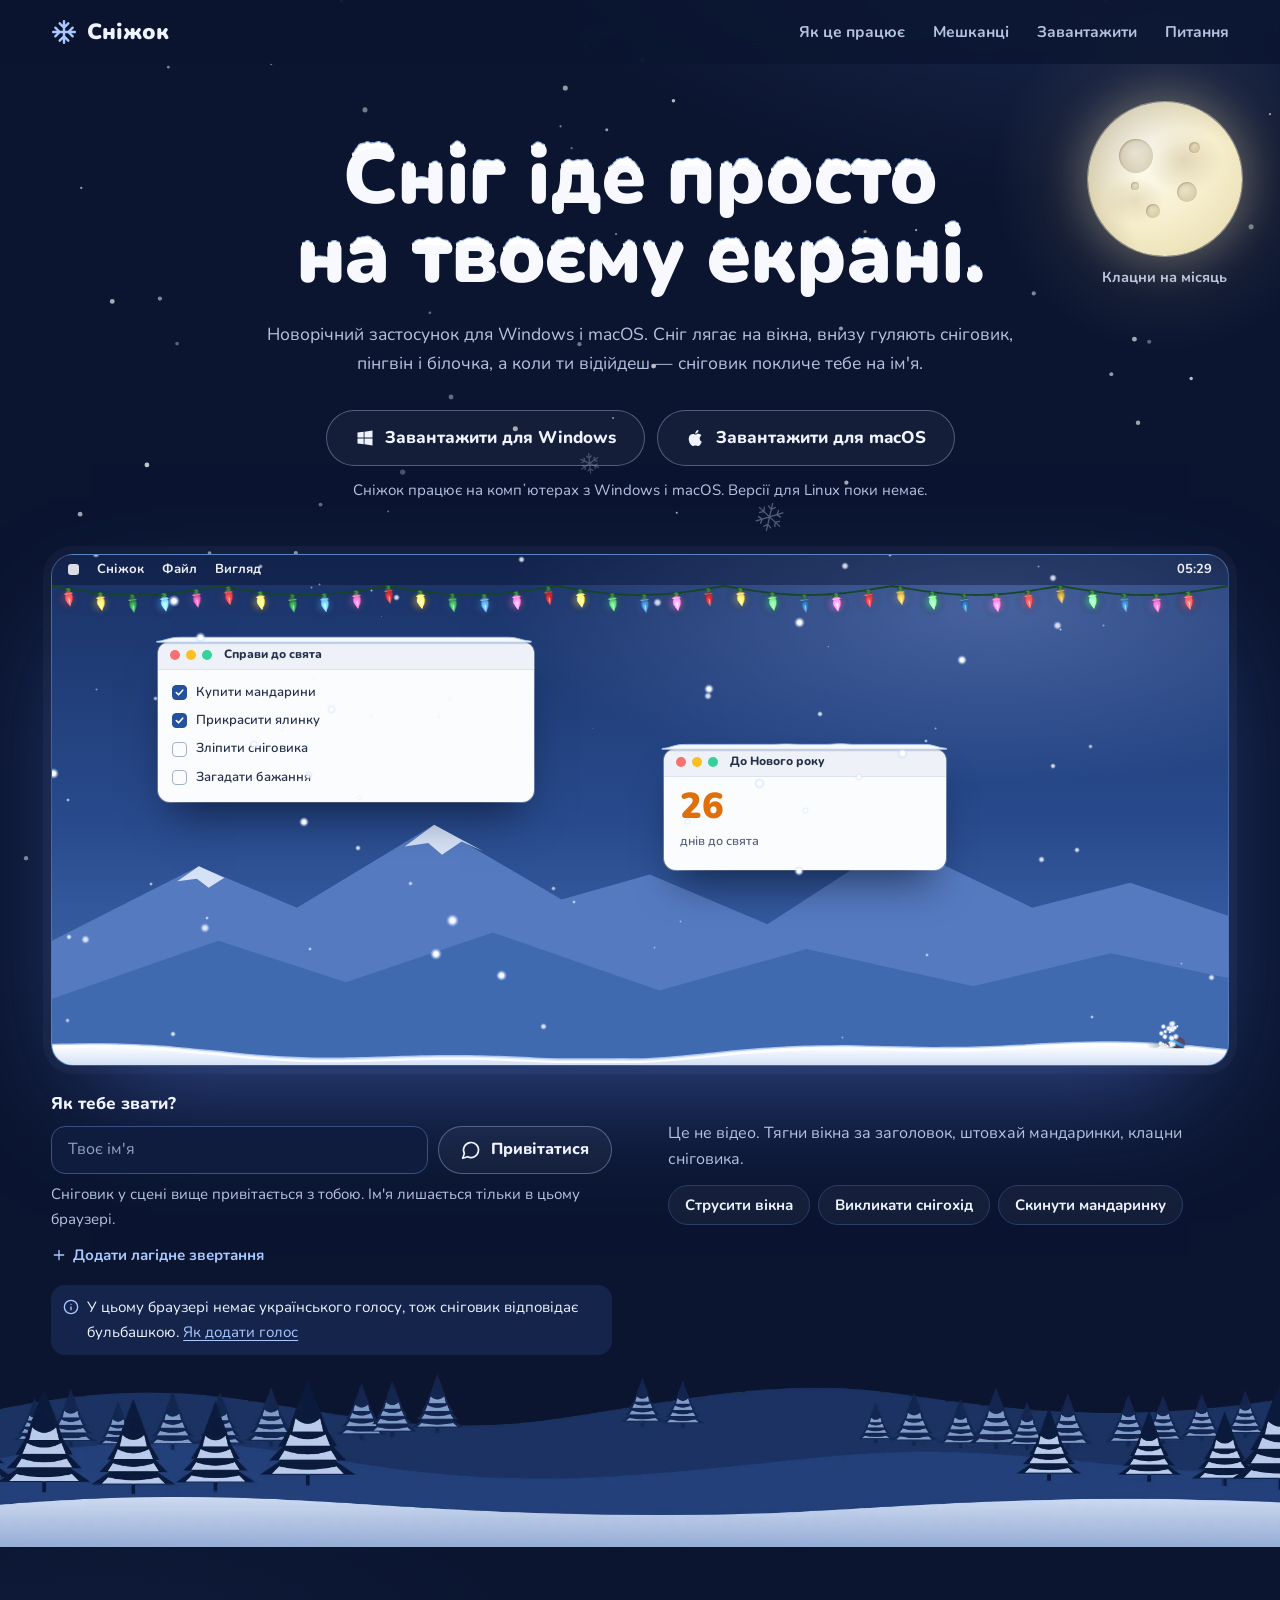
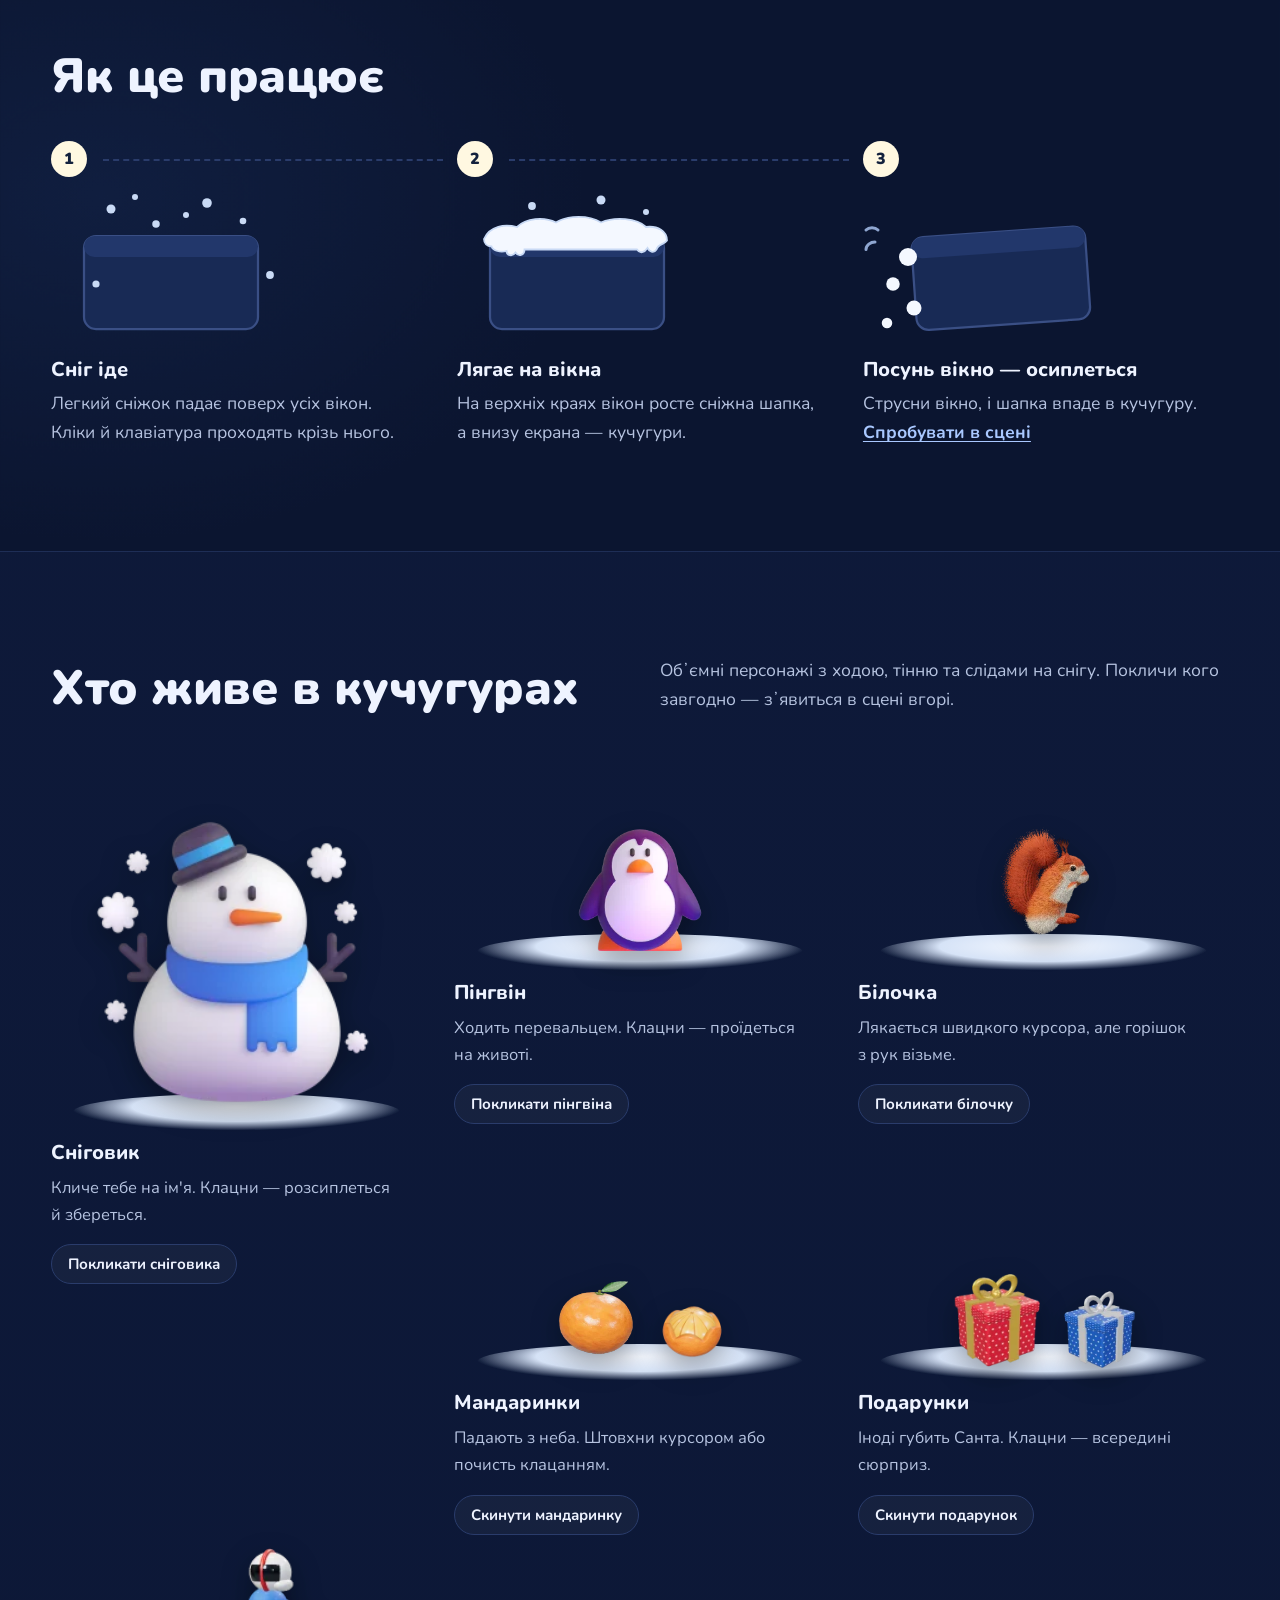
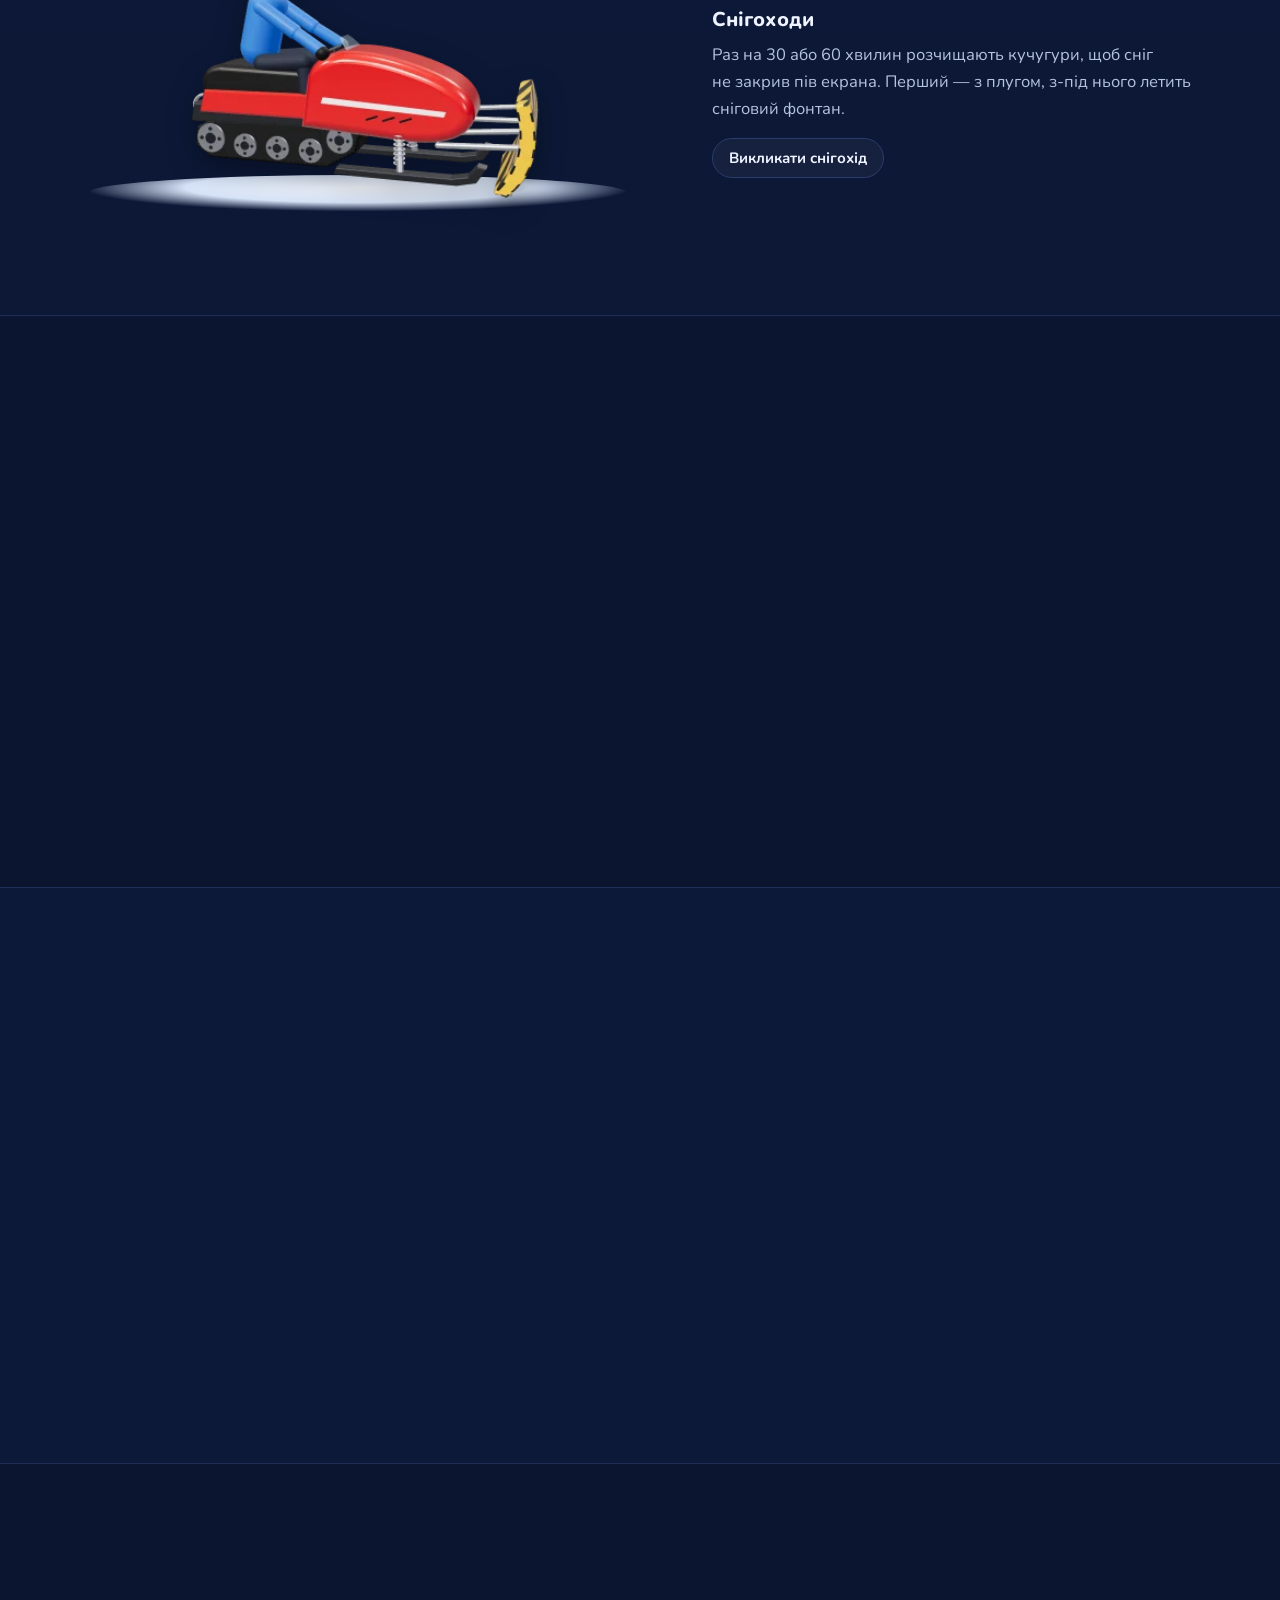
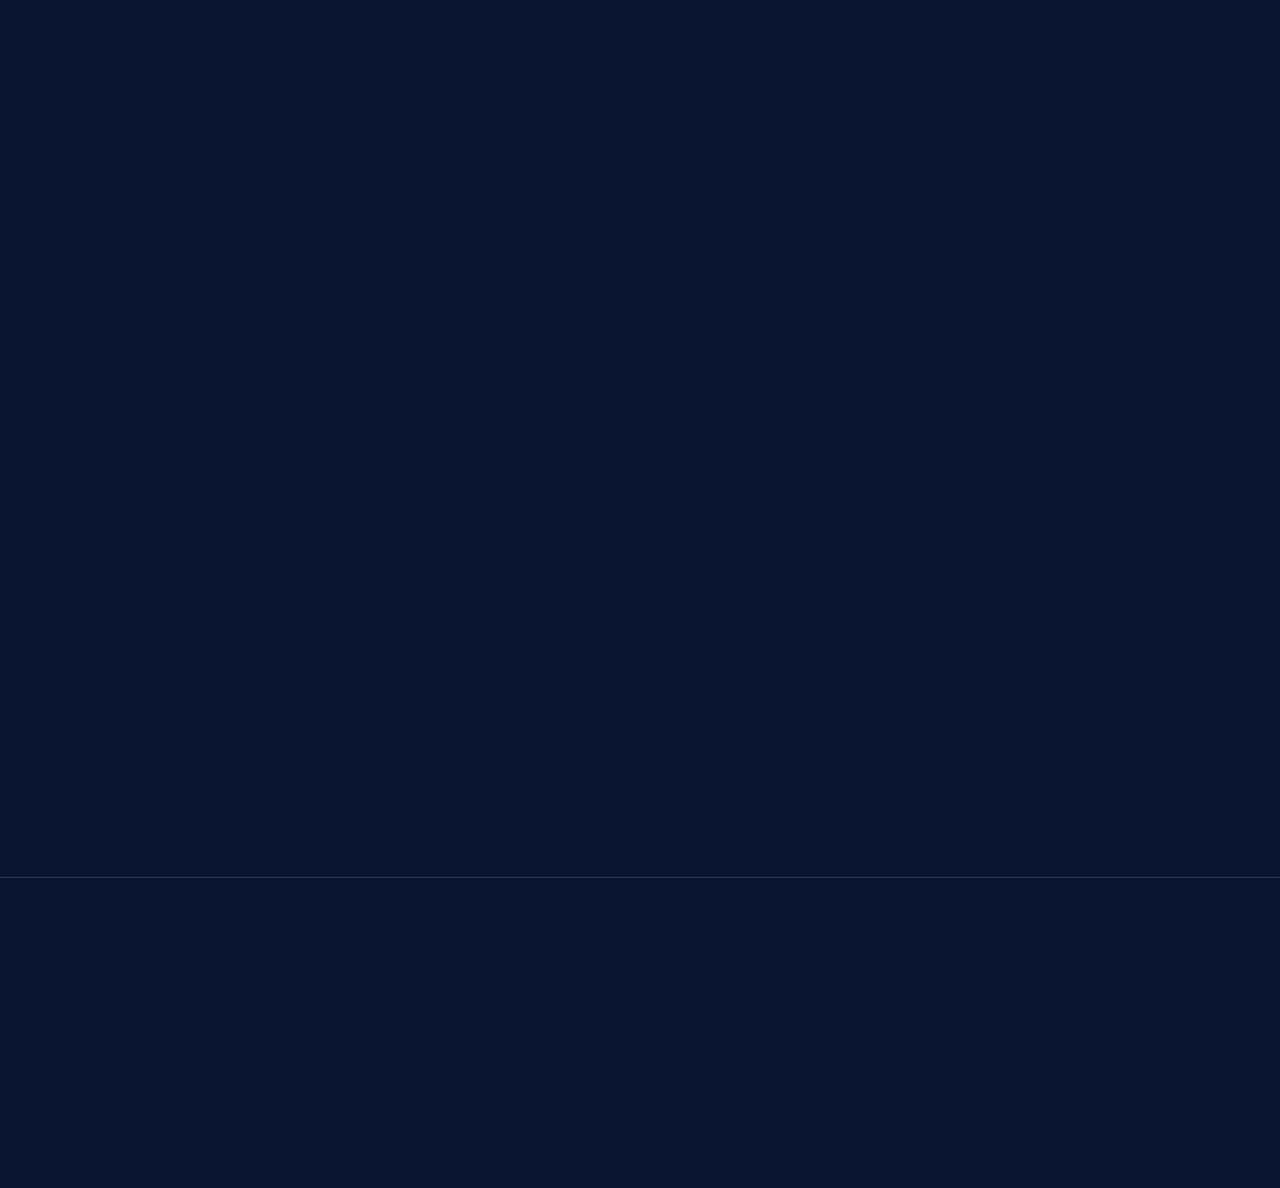
==== index.html @ 46472546 "Сайт Сніжка 91f27cb" ====
<!doctype html>
<html lang="uk">
<head>
  <meta charset="utf-8">
  <meta name="viewport" content="width=device-width, initial-scale=1">
  <title>Сніжок — сніг на робочому столі для Windows і macOS</title>
  <meta name="description" content="Сніжок — новорічний застосунок для Windows і macOS: сніг лягає на вікна й кучугурами внизу екрана, гуляють сніговик, пінгвін і білочка, а сніговик кличе тебе на ім'я. Безкоштовно, без інтернету й стеження.">
  <meta name="theme-color" content="#0B1530">
  <meta property="og:type" content="website">
  <meta property="og:title" content="Сніжок — сніг іде просто на твоєму екрані">
  <meta property="og:description" content="Новорічний застосунок для Windows і macOS. Сніговик, пінгвін і білочка на твоєму робочому столі.">
  <meta property="og:image" content="og.png">
  <link rel="icon" href="favicon.svg" type="image/svg+xml">
  <link rel="preload" href="fonts/nunito-cyr.woff2" as="font" type="font/woff2" crossorigin>
  <link rel="preload" href="fonts/nunito-lat.woff2" as="font" type="font/woff2" crossorigin>
  <link rel="stylesheet" href="styles.css">
  <script src="config.js"></script>
  <script src="main.js" defer></script>
</head>
<body>
  <!-- Іконки інтерфейсу: Lucide (ISC). Логотипи ОС — Simple Icons. -->
  <svg width="0" height="0" style="position:absolute" aria-hidden="true" focusable="false">
    <defs>
      <symbol id="i-snow" viewBox="0 0 24 24"><path d="M2 12h20M12 2v20m8-6-4-4 4-4M4 8l4 4-4 4M16 4l-4 4-4-4M8 20l4-4 4 4"/></symbol>
      <symbol id="i-message" viewBox="0 0 24 24"><path d="M7.9 20A9 9 0 1 0 4 16.1L2 22Z"/></symbol>
      <symbol id="i-plus" viewBox="0 0 24 24"><path d="M5 12h14M12 5v14"/></symbol>
      <symbol id="i-info" viewBox="0 0 24 24"><circle cx="12" cy="12" r="10"/><path d="M12 16v-4M12 8h.01"/></symbol>
      <symbol id="i-play" viewBox="0 0 24 24"><path d="M6 3l14 9-14 9V3z"/></symbol>
      <symbol id="i-chevron" viewBox="0 0 24 24"><path d="m6 9 6 6 6-6"/></symbol>
      <symbol id="i-shield" viewBox="0 0 24 24"><path d="M20 13c0 5-3.5 7.5-7.66 8.95a1 1 0 0 1-.67-.01C7.5 20.5 4 18 4 13V6a1 1 0 0 1 1-1c2 0 4.5-1.2 6.24-2.72a1.17 1.17 0 0 1 1.52 0C14.51 3.81 17 5 19 5a1 1 0 0 1 1 1z"/><path d="m9 12 2 2 4-4"/></symbol>
      <symbol id="i-wifi-off" viewBox="0 0 24 24"><path d="M12 20h.01M8.5 16.43a5 5 0 0 1 7 0M5 12.86a10 10 0 0 1 5.17-2.69M19 12.86a10 10 0 0 0-2-1.52M2 8.82a15 15 0 0 1 4.18-2.64M22 8.82a15 15 0 0 0-11.29-3.76M2 2l20 20"/></symbol>
      <symbol id="i-voice" viewBox="0 0 24 24"><path d="M11 4.7a.7.7 0 0 0-1.2-.5L6.4 7.6a1.4 1.4 0 0 1-1 .4H3a1 1 0 0 0-1 1v6a1 1 0 0 0 1 1h2.4a1.4 1.4 0 0 1 1 .4l3.4 3.4a.7.7 0 0 0 1.2-.5z"/><path d="M16 9a5 5 0 0 1 0 6M19.4 18.4a9 9 0 0 0 0-12.8"/></symbol>
      <symbol id="i-drive" viewBox="0 0 24 24"><path d="M22 12H2"/><path d="M5.45 5.11 2 12v6a2 2 0 0 0 2 2h16a2 2 0 0 0 2-2v-6l-3.45-6.89A2 2 0 0 0 16.76 4H7.24a2 2 0 0 0-1.79 1.11z"/><path d="M6 16h.01M10 16h.01"/></symbol>
      <symbol id="i-bulb" viewBox="0 0 24 24"><path d="M15 14c.2-1 .7-1.7 1.5-2.5 1-.9 1.5-2.2 1.5-3.5A6 6 0 0 0 6 8c0 1 .2 2.2 1.5 3.5.7.7 1.3 1.5 1.5 2.5M9 18h6M10 22h4"/></symbol>
      <symbol id="i-sparkles" viewBox="0 0 24 24"><path d="M9.94 15.5A2 2 0 0 0 8.5 14.06l-6.14-1.58a.5.5 0 0 1 0-.96L8.5 9.94A2 2 0 0 0 9.94 8.5l1.58-6.14a.5.5 0 0 1 .96 0L14.06 8.5A2 2 0 0 0 15.5 9.94l6.14 1.58a.5.5 0 0 1 0 .96L15.5 14.06a2 2 0 0 0-1.44 1.44l-1.58 6.14a.5.5 0 0 1-.96 0z"/></symbol>
      <symbol id="i-party" viewBox="0 0 24 24"><path d="M5.8 11.3 2 22l10.7-3.79M4 3h.01M22 8h.01M15 2h.01M22 20h.01M22 2l-2.24.75a2.9 2.9 0 0 0-1.96 3.12c.1.86-.57 1.63-1.45 1.63h-.38c-.86 0-1.6.6-1.76 1.44L14 10M22 13l-.82-.33c-.86-.34-1.82.2-1.98 1.11-.11.7-.72 1.22-1.43 1.22H17M11 2l.33.82c.34.86-.2 1.82-1.11 1.98C9.52 4.9 9 5.52 9 6.23V7"/><path d="M11 13c1.93 1.93 2.83 4.17 2 5-.83.83-3.07-.07-5-2-1.93-1.93-2.83-4.17-2-5 .83-.83 3.07.07 5 2Z"/></symbol>
      <symbol id="i-moon" viewBox="0 0 24 24"><path d="M12 3a6 6 0 0 0 9 9 9 9 0 1 1-9-9Z"/></symbol>
      <symbol id="i-monitor" viewBox="0 0 24 24"><rect x="2" y="3" width="20" height="14" rx="2"/><path d="M8 21h8M12 17v4"/></symbol>
      <symbol id="i-mic" viewBox="0 0 24 24"><path d="M12 2a3 3 0 0 0-3 3v7a3 3 0 0 0 6 0V5a3 3 0 0 0-3-3Z"/><path d="M19 10v2a7 7 0 0 1-14 0v-2M12 19v3"/></symbol>
      <symbol id="i-keyboard" viewBox="0 0 24 24"><rect x="2" y="4" width="20" height="16" rx="2"/><path d="M6 8h.01M10 8h.01M14 8h.01M18 8h.01M8 12h.01M12 12h.01M16 12h.01M7 16h10"/></symbol>
      <symbol id="i-pause" viewBox="0 0 24 24"><circle cx="12" cy="12" r="10"/><path d="M10 15V9M14 15V9"/></symbol>
      <symbol id="i-apple" viewBox="0 0 24 24"><path fill="currentColor" stroke="none" d="M16.4 12.6c0-2.4 2-3.6 2.1-3.7-1.1-1.7-2.9-1.9-3.5-1.9-1.5-.2-2.9.9-3.7.9-.8 0-1.9-.9-3.2-.8-1.6 0-3.1 1-4 2.4-1.7 3-.4 7.4 1.2 9.8.8 1.2 1.8 2.5 3 2.4 1.2 0 1.7-.8 3.1-.8 1.5 0 1.9.8 3.2.8 1.3 0 2.2-1.2 3-2.4.9-1.4 1.3-2.7 1.3-2.8-.1 0-2.5-1-2.5-3.9ZM14 5.4c.7-.8 1.1-1.9 1-3-1 0-2.1.7-2.8 1.5-.6.7-1.2 1.8-1 2.9 1.1.1 2.1-.6 2.8-1.4Z"/></symbol>
      <symbol id="i-windows" viewBox="0 0 24 24"><path fill="currentColor" stroke="none" d="M3 5.5 10.4 4.5v7H3v-6Zm0 13 7.4 1v-7H3v6Zm8.4 1.1L21 21v-8.5h-9.6v7.1Zm0-15.2v7.1H21V3l-9.6 1.4Z"/></symbol>
    </defs>
  </svg>

  <a class="skip" href="#main">Перейти до вмісту</a>

  <header class="top">
    <div class="wrap top__in">
      <a class="logo" href="#top" aria-label="Сніжок — на початок">
        <svg class="logo__flake" aria-hidden="true"><use href="#i-snow"/></svg>Сніжок
      </a>
      <nav class="nav" aria-label="Розділи">
        <a href="#how">Як це працює</a>
        <a href="#residents">Мешканці</a>
        <a href="#download">Завантажити</a>
        <a href="#faq">Питання</a>
      </nav>
    </div>
  </header>

  <main id="main">
    <!-- ============ HERO ============ -->
    <section class="hero" id="top" aria-labelledby="hero-title">
      <div class="moonbox">
        <button class="moon" type="button" id="moon" aria-label="Місяць. Натисни — зміниться фаза, а повз пролетить Санта." aria-describedby="moon-hint">
          <span class="moon__disc" aria-hidden="true"><i></i><i></i><i></i><i></i><i></i><span class="moon__shade"></span></span>
          <span class="moon__flakes" aria-hidden="true"><i></i><i></i><i></i><i></i></span>
        </button>
        <p class="moon__hint" id="moon-hint">Клацни на&nbsp;місяць</p>
        <div class="flight" id="flight" aria-hidden="true">
          <img src="img/deer.webp" alt="" width="128" height="128" decoding="async"><img src="img/deer.webp" alt="" width="128" height="128" decoding="async"><img src="img/sleigh.webp" alt="" width="192" height="192" decoding="async">
        </div>
        <p class="moon__ho" id="moon-ho" aria-live="polite"></p>
      </div>
      <img class="hero__land" src="img/land.webp" alt="" width="2400" height="450" decoding="async" fetchpriority="low">
      <div class="wrap hero__center">
        <div class="snowy">
          <h1 id="hero-title"><span>Сніг</span> <span>іде</span> <span>просто</span> <span>на&nbsp;твоєму</span> <span>екрані.</span></h1>
          <canvas class="snowy__caps" aria-hidden="true"></canvas>
        </div>
        <p class="hero__lead">Новорічний застосунок для Windows і&nbsp;macOS. Сніг лягає на&nbsp;вікна, внизу гуляють сніговик, пінгвін і&nbsp;білочка, а&nbsp;коли ти&nbsp;відійдеш — сніговик покличе тебе на&nbsp;ім'я.</p>
        <div class="dl" data-dl-group>
          <a class="btn btn--cta btn--lg" data-os="win" href="#download"><svg class="ico" aria-hidden="true"><use href="#i-windows"/></svg><span data-label>Завантажити для Windows</span></a>
          <a class="btn btn--ghost btn--lg" data-os="mac" href="#download"><svg class="ico" aria-hidden="true"><use href="#i-apple"/></svg><span data-label>Завантажити для macOS</span></a>
        </div>
        <p class="small" data-dl-hint>Безкоштовно. Windows 10/11 і&nbsp;macOS 11 або новіша.</p>
      </div>

      <!-- Сцена: живий рушій поверх макета робочого столу. Сміливий елемент сторінки. -->
      <div class="wrap">
        <div class="stage" id="stage">
          <div class="stage__bar" aria-hidden="true">
            <span class="stage__dot"></span><span>Сніжок</span><span>Файл</span><span>Вигляд</span>
            <span class="stage__clock" id="clock">00:00</span>
          </div>
          <div class="fwin fwin--todo" data-win="todo" aria-hidden="true">
            <div class="fwin__title" data-drag><i></i><i></i><i></i><b>Справи до свята</b></div>
            <ul class="fwin__body">
              <li><span class="tick is-on"></span>Купити мандарини</li>
              <li><span class="tick is-on"></span>Прикрасити ялинку</li>
              <li><span class="tick"></span>Зліпити сніговика</li>
              <li><span class="tick"></span>Загадати бажання</li>
            </ul>
          </div>
          <div class="fwin fwin--count" data-win="count" aria-hidden="true">
            <div class="fwin__title" data-drag><i></i><i></i><i></i><b>До Нового року</b></div>
            <div class="fwin__count"><strong id="days">—</strong><span id="days-word">днів</span></div>
          </div>
          <canvas id="snow" aria-hidden="true"></canvas>
          <button class="btn btn--cta stage__play" type="button" id="demo-play" hidden>
            <svg class="ico" aria-hidden="true"><use href="#i-play"/></svg>Запустити сніг
          </button>
          <p class="sr-only">Жива демонстрація: на макеті робочого столу падає сніг, на вікнах лежать сніжні шапки, унизу гуляють персонажі.</p>
        </div>
        <div class="under">
          <form class="name" id="name-form" autocomplete="off" novalidate>
            <label class="name__label" for="user-name">Як тебе звати?</label>
            <div class="name__row">
              <input class="input" id="user-name" name="userName" type="text" maxlength="24" placeholder="Твоє ім'я" spellcheck="false" autocomplete="given-name" aria-describedby="name-help">
              <button class="btn btn--ghost" type="submit">
                <svg class="ico" aria-hidden="true"><use href="#i-message"/></svg>Привітатися
              </button>
            </div>
            <p class="help" id="name-help" role="status" aria-live="polite">Сніговик у&nbsp;сцені вище привітається з&nbsp;тобою. Ім'я лишається тільки в&nbsp;цьому браузері.</p>
            <button class="linkbtn" type="button" id="call-toggle" aria-expanded="false" aria-controls="call-wrap">
              <svg class="ico ico--sm" aria-hidden="true"><use href="#i-plus"/></svg>Додати лагідне звертання
            </button>
            <div id="call-wrap" class="name__extra" hidden>
              <label class="name__label" for="call-name">Як до тебе звертатися лагідно?</label>
              <input class="input" id="call-name" name="callName" type="text" maxlength="24" placeholder="Необов'язково" spellcheck="false">
            </div>
            <p class="note" id="voice-note" hidden>
              <svg class="ico ico--sm" aria-hidden="true"><use href="#i-info"/></svg>
              <span>У&nbsp;цьому браузері немає українського голосу, тож сніговик відповідає бульбашкою. <a href="#faq-voice">Як додати голос</a></span>
            </p>
          </form>
          <div class="tools" role="group" aria-label="Керування сценою">
          <p class="tools__hint">Це не відео. Тягни вікна за&nbsp;заголовок, штовхай мандаринки, клацни сніговика.</p>
          <div class="tools__btns">
            <button class="chip" type="button" data-act="shake">Струсити вікна</button>
            <button class="chip" type="button" data-act="snowmobile">Викликати снігохід</button>
            <button class="chip" type="button" data-spawn="tangerine">Скинути мандаринку</button>
          </div>
          </div>
        </div>
      </div>
    </section>

    <!-- ============ ЯК ЦЕ ПРАЦЮЄ ============ -->
    <section class="how" id="how" aria-labelledby="how-title">
      <div class="wrap">
        <h2 id="how-title">Як це працює</h2>
        <ol class="steps">
          <li class="step">
            <svg class="step__art" viewBox="0 0 160 100" aria-hidden="true"><rect x="22" y="30" width="116" height="62" rx="8" class="w"/><rect x="22" y="30" width="116" height="14" rx="7" class="wt"/><g class="f"><circle cx="40" cy="12" r="3"/><circle cx="70" cy="22" r="2.5"/><circle cx="104" cy="8" r="3.2"/><circle cx="128" cy="20" r="2.2"/><circle cx="56" cy="4" r="2"/><circle cx="90" cy="16" r="2"/><circle cx="30" cy="62" r="2.4"/><circle cx="146" cy="56" r="2.6"/></g></svg>
            <h3>Сніг іде</h3>
            <p>Легкий сніжок падає поверх усіх вікон. Кліки й&nbsp;клавіатура проходять крізь нього.</p>
          </li>
          <li class="step">
            <svg class="step__art" viewBox="0 0 160 100" aria-hidden="true"><rect x="22" y="30" width="116" height="62" rx="8" class="w"/><rect x="22" y="30" width="116" height="14" rx="7" class="wt"/><path class="cap" d="M18 32c4-9 14-10 22-8 6-6 18-7 26-3 8-5 22-5 30 0 9-4 24-3 30 3 8-1 14 3 14 9-2 3-6 2-7 6-2 3-5 1-6-1-2 3-5 4-7 1H45c0 4-4 5-6 2-2 3-6 2-6-1-4 1-9 0-10-3-3 0-5-2-5-5z"/><g class="f"><circle cx="50" cy="10" r="2.6"/><circle cx="96" cy="6" r="3"/><circle cx="126" cy="14" r="2"/></g></svg>
            <h3>Лягає на&nbsp;вікна</h3>
            <p>На&nbsp;верхніх краях вікон росте сніжна шапка, а&nbsp;внизу екрана — кучугури.</p>
          </li>
          <li class="step">
            <svg class="step__art" viewBox="0 0 160 100" aria-hidden="true"><g transform="rotate(-4 80 60)"><rect x="34" y="28" width="116" height="62" rx="8" class="w"/><rect x="34" y="28" width="116" height="14" rx="7" class="wt"/></g><g class="f2"><circle cx="30" cy="44" r="6"/><circle cx="20" cy="62" r="4.5"/><circle cx="34" cy="78" r="5"/><circle cx="16" cy="88" r="3.5"/></g><path d="M8 34c-3 0-6 2-6 5M10 26c-2-2-6-2-8 0" class="m"/></svg>
            <h3>Посунь вікно — осиплеться</h3>
            <p>Струсни вікно, і&nbsp;шапка впаде в&nbsp;кучугуру. <button class="linkbtn linkbtn--inline" type="button" data-act="shake" data-scroll>Спробувати в&nbsp;сцені</button></p>
          </li>
        </ol>
      </div>
    </section>

    <!-- ============ МЕШКАНЦІ ============ -->
    <section class="residents" id="residents" aria-labelledby="res-title">
      <div class="wrap">
        <div class="residents__head">
          <h2 id="res-title">Хто живе в&nbsp;кучугурах</h2>
          <p>Обʼємні персонажі з&nbsp;ходою, тінню та слідами на&nbsp;снігу. Покличи кого завгодно — зʼявиться в&nbsp;сцені вгорі.</p>
        </div>
        <ul class="cast">
          <li class="who who--big">
            <div class="who__art"><img src="img/snowman.webp" alt="Сніговик у капелюсі й синьому шарфі" width="256" height="256" loading="lazy" decoding="async"></div>
            <h3>Сніговик</h3>
            <p>Кличе тебе на&nbsp;ім'я. Клацни — розсиплеться й&nbsp;збереться.</p>
            <button class="chip" type="button" data-spawn="snowman" data-scroll>Покликати сніговика</button>
          </li>
          <li class="who">
            <div class="who__art"><img src="img/penguin.webp" alt="Пінгвін" width="256" height="256" loading="lazy" decoding="async" style="--s:.82"></div>
            <h3>Пінгвін</h3>
            <p>Ходить перевальцем. Клацни — проїдеться на&nbsp;животі.</p>
            <button class="chip" type="button" data-spawn="penguin" data-scroll>Покликати пінгвіна</button>
          </li>
          <li class="who">
            <div class="who__art"><img src="img/squirrel.webp" alt="Руда білочка з горішком" width="256" height="256" loading="lazy" decoding="async" style="--s:.8"></div>
            <h3>Білочка</h3>
            <p>Лякається швидкого курсора, але горішок з&nbsp;рук візьме.</p>
            <button class="chip" type="button" data-spawn="squirrel" data-scroll>Покликати білочку</button>
          </li>
          <li class="who">
            <div class="who__art who__art--pair"><img src="img/tangerine.webp" alt="Мандаринка з листочком" width="192" height="192" loading="lazy" decoding="async" style="--s:.5"><img src="img/tangerine-peeled.webp" alt="" width="192" height="192" loading="lazy" decoding="async" style="--s:.42"></div>
            <h3>Мандаринки</h3>
            <p>Падають з&nbsp;неба. Штовхни курсором або почисть клацанням.</p>
            <button class="chip" type="button" data-spawn="tangerine" data-scroll>Скинути мандаринку</button>
          </li>
          <li class="who">
            <div class="who__art who__art--pair"><img src="img/gift.webp" alt="Подарунок з бантом" width="128" height="128" loading="lazy" decoding="async" style="--s:.55"><img src="img/gift-blue.webp" alt="" width="128" height="128" loading="lazy" decoding="async" style="--s:.45"></div>
            <h3>Подарунки</h3>
            <p>Іноді губить Санта. Клацни — всередині сюрприз.</p>
            <button class="chip" type="button" data-spawn="gift" data-scroll>Скинути подарунок</button>
          </li>
          <li class="who who--wide">
            <div class="who__art who__art--wide"><img src="img/snowmobile.webp" alt="Червоний снігохід з плугом і водієм у шоломі" width="512" height="256" loading="lazy" decoding="async"></div>
            <div class="who__txt">
              <h3>Снігоходи</h3>
              <p>Раз на&nbsp;30 або 60 хвилин розчищають кучугури, щоб сніг не&nbsp;закрив пів екрана. Перший — з&nbsp;плугом, з-під нього летить сніговий фонтан.</p>
              <button class="chip" type="button" data-act="snowmobile" data-scroll>Викликати снігохід</button>
            </div>
          </li>
        </ul>
      </div>
    </section>

    <!-- ============ ДРІБНИЦІ ============ -->
    <section class="more" aria-labelledby="more-title">
      <div class="wrap more__in">
        <h2 id="more-title">І&nbsp;ще кілька дрібниць</h2>
        <ul class="bits">
          <li><svg class="ico" aria-hidden="true"><use href="#i-bulb"/></svg><span>Гірлянда з&nbsp;глянцевих лампочок під рядком меню</span></li>
          <li><svg class="ico" aria-hidden="true"><use href="#i-sparkles"/></svg><span>Санта на&nbsp;санях пролітає небом і&nbsp;губить подарунки</span></li>
          <li><svg class="ico" aria-hidden="true"><use href="#i-party"/></svg><span>Дні до свята в&nbsp;треї, а&nbsp;опівночі — відлік і&nbsp;салют з&nbsp;твоїм ім'ям</span></li>
          <li><svg class="ico" aria-hidden="true"><use href="#i-moon"/></svg><span>Спокійний режим: менше руху, один персонаж за&nbsp;раз</span></li>
          <li><svg class="ico" aria-hidden="true"><use href="#i-monitor"/></svg><span>На&nbsp;кожному моніторі свій сніг</span></li>
          <li><svg class="ico" aria-hidden="true"><use href="#i-mic"/></svg><span>Свої фрази й&nbsp;записані голосові замість стандартних</span></li>
          <li><svg class="ico" aria-hidden="true"><use href="#i-keyboard"/></svg><span>Сніжка в&nbsp;курсор: <kbd>Ctrl</kbd>+<kbd>Alt</kbd>+<kbd>S</kbd> або <kbd>⌥</kbd><kbd>⌘</kbd><kbd>S</kbd></span></li>
          <li><svg class="ico" aria-hidden="true"><use href="#i-pause"/></svg><span>Пауза на&nbsp;годину для ігор і&nbsp;презентацій</span></li>
        </ul>
      </div>
    </section>

    <!-- ============ ЗАВАНТАЖИТИ ============ -->
    <section class="get" id="download" aria-labelledby="get-title">
      <div class="wrap get__in">
        <div class="get__main">
          <h2 id="get-title">Завантаж Сніжок</h2>
          <p class="get__lead" id="dl-note">Безкоштовно. Встановлення займає менше хвилини.</p>
          <div class="dl" data-dl-group>
            <a class="btn btn--cta btn--lg" data-os="win" href="#"><svg class="ico" aria-hidden="true"><use href="#i-windows"/></svg><span data-label>Завантажити для Windows</span></a>
            <a class="btn btn--ghost btn--lg" data-os="mac" href="#"><svg class="ico" aria-hidden="true"><use href="#i-apple"/></svg><span data-label>Завантажити для macOS</span></a>
          </div>
          <dl class="reqs">
            <div><dt>Windows</dt><dd>10 або 11, 64-біт, файл Snizhok-Setup.exe</dd></div>
            <div><dt>macOS</dt><dd>11 Big Sur і новіші, Intel та Apple Silicon, файл Snizhok.dmg</dd></div>
          </dl>
          <p class="small">Збірки не підписані, тож система може перепитати. <a href="#faq">Як відкрити</a>. Попередні збірки — на <a id="dl-all" href="#">сторінці релізів</a>.</p>
        </div>
        <aside class="privacy" aria-labelledby="privacy-title">
          <svg class="privacy__icon" aria-hidden="true"><use href="#i-shield"/></svg>
          <h3 id="privacy-title">Без інтернету й&nbsp;стеження</h3>
          <ul>
            <li><svg class="ico ico--sm" aria-hidden="true"><use href="#i-wifi-off"/></svg>Жодних мережевих запитів: ні&nbsp;телеметрії, ні&nbsp;аналітики, ні&nbsp;автооновлень.</li>
            <li><svg class="ico ico--sm" aria-hidden="true"><use href="#i-voice"/></svg>Говорить вбудованим голосом системи, без онлайн-сервісів.</li>
            <li><svg class="ico ico--sm" aria-hidden="true"><use href="#i-drive"/></svg>Ім'я, фрази й&nbsp;голосові зберігаються лише на&nbsp;твоєму компʼютері.</li>
          </ul>
        </aside>
      </div>
    </section>

    <!-- ============ FAQ ============ -->
    <section class="faq" id="faq" aria-labelledby="faq-title">
      <div class="wrap faq__in">
        <h2 id="faq-title">Питання</h2>
        <div class="faq__list">
          <details>
            <summary>Windows пише «Windows захистив ваш ПК». Що робити?<svg class="ico" aria-hidden="true"><use href="#i-chevron"/></svg></summary>
            <div class="faq__a">
              <p>Це фільтр SmartScreen: він попереджає про будь-які програми без платного цифрового підпису. Сніжок не&nbsp;підписаний, але безпечний і&nbsp;не&nbsp;ходить у&nbsp;мережу.</p>
              <ol>
                <li>У&nbsp;синьому вікні натисни <b>«Докладніше»</b>.</li>
                <li>Натисни кнопку <b>«Усе одно запустити»</b>.</li>
                <li>Далі звичайне встановлення. Більше питати не&nbsp;буде.</li>
              </ol>
            </div>
          </details>
          <details>
            <summary>macOS пише «Неможливо перевірити розробника». Як відкрити?<svg class="ico" aria-hidden="true"><use href="#i-chevron"/></svg></summary>
            <div class="faq__a">
              <p>Так Gatekeeper реагує на&nbsp;застосунки без нотаризації Apple.</p>
              <ol>
                <li>Перетягни Сніжок у&nbsp;папку <b>«Програми»</b>.</li>
                <li>Клацни значок <b>правою кнопкою</b> (або з&nbsp;<kbd>Control</kbd>), вибери <b>«Відкрити»</b> і&nbsp;ще раз <b>«Відкрити»</b> у&nbsp;вікні.</li>
                <li>Якщо кнопки немає: <b>Системні параметри → Приватність і&nbsp;безпека</b>, унизу біля повідомлення про Сніжок натисни <b>«Усе одно відкрити»</b> і&nbsp;підтверди паролем.</li>
              </ol>
              <p>Якщо macOS пише, що програма <b>«пошкоджена»</b>: відкрий Термінал, виконай <code>xattr -cr /Applications/Сніжок.app</code> і&nbsp;відкрий Сніжок знову.</p>
            </div>
          </details>
          <details id="faq-voice">
            <summary>Сніговик мовчить. Як додати голос?<svg class="ico" aria-hidden="true"><use href="#i-chevron"/></svg></summary>
            <div class="faq__a">
              <p>Сніжок говорить системним українським голосом. Якщо його немає, сніговик показує лише бульбашку.</p>
              <ul>
                <li><b>Windows:</b> Параметри → Час і&nbsp;мова → Мовлення → «Додати голоси» → Українська.</li>
                <li><b>macOS:</b> Системні параметри → Універсальний доступ → Озвучений вміст → Системний голос → Керувати голосами → Українська.</li>
                <li>Або запиши власні голосові: меню Сніжка → «Папка для своїх голосових…».</li>
              </ul>
            </div>
          </details>
          <details>
            <summary>Як змінити ім'я?<svg class="ico" aria-hidden="true"><use href="#i-chevron"/></svg></summary>
            <div class="faq__a"><p>Значок Сніжка в&nbsp;треї (Windows) або в&nbsp;рядку меню (macOS) → <b>«Змінити ім'я…»</b>. Там же можна задати лагідне звертання й&nbsp;послухати, як воно звучить.</p></div>
          </details>
          <details>
            <summary>Чи не гальмуватиме компʼютер?<svg class="ico" aria-hidden="true"><use href="#i-chevron"/></svg></summary>
            <div class="faq__a"><p>Ні. Зазвичай Сніжок бере близько 5&nbsp;% одного ядра й&nbsp;до&nbsp;300&nbsp;МБ памʼяті. Для ігор і&nbsp;презентацій є&nbsp;<b>«Пауза на&nbsp;1 годину»</b>, тоді навантаження нульове.</p></div>
          </details>
          <details>
            <summary>Як видалити?<svg class="ico" aria-hidden="true"><use href="#i-chevron"/></svg></summary>
            <div class="faq__a">
              <ul>
                <li><b>Windows:</b> Параметри → Програми → Сніжок → Видалити.</li>
                <li><b>macOS:</b> закрий Сніжок через рядок меню («Вийти») і&nbsp;перетягни його з&nbsp;«Програм» у&nbsp;Кошик.</li>
              </ul>
            </div>
          </details>
        </div>
      </div>
    </section>

    <!-- ============ ФІНАЛ ============ -->
    <section class="end" aria-labelledby="end-title">
      <div class="wrap end__in">
        <div class="snowy">
          <h2 id="end-title"><span>Хай</span> <span>сніжить.</span></h2>
          <canvas class="snowy__caps" aria-hidden="true"></canvas>
        </div>
        <div class="dl" data-dl-group data-single>
          <a class="btn btn--cta btn--lg" data-os="win" href="#"><svg class="ico" aria-hidden="true"><use href="#i-windows"/></svg><span data-label>Завантажити для Windows</span></a>
          <a class="btn btn--ghost btn--lg" data-os="mac" href="#"><svg class="ico" aria-hidden="true"><use href="#i-apple"/></svg><span data-label>Завантажити для macOS</span></a>
        </div>
      </div>
    </section>
  </main>

  <footer class="foot">
    <div class="wrap foot__in">
      <p class="foot__brand"><svg class="logo__flake" aria-hidden="true"><use href="#i-snow"/></svg>Сніжок. З&nbsp;наступаючим!</p>
      <p>Персонажі: сніговик, пінгвін, олень і&nbsp;Санта — <a href="https://github.com/microsoft/fluentui-emoji" rel="noopener">Microsoft Fluent Emoji</a> (ліцензія <a href="https://github.com/microsoft/fluentui-emoji/blob/main/LICENSE" rel="noopener">MIT</a>, © Microsoft Corporation). Білочка, мандарини, подарунки, снігоходи, сани й&nbsp;лампочки — власні 3D-рендери проєкту (three.js, MIT). Іконки — <a href="https://lucide.dev" rel="noopener">Lucide</a> (ISC). Шрифт Nunito — SIL Open Font License.</p>
      <p>Сайт не використовує cookies та аналітику. Ім'я з&nbsp;демо зберігається лише в&nbsp;localStorage твого браузера.</p>
      <p class="foot__egg">Набери на&nbsp;клавіатурі слово «сніг» і&nbsp;подивись, що буде.</p>
      <p class="sign" lang="en">Vibe coded by Ihor Hryhorenko</p>
    </div>
  </footer>

  <canvas id="egg" aria-hidden="true"></canvas>
  <canvas id="flakes" aria-hidden="true"></canvas>
  <div class="toast" id="toast" role="status" aria-live="polite" aria-atomic="true"></div>
</body>
</html>
---- styles.css ----
/* Сніжок — лендинг v3.1 (зимова ніч). План і рішення: design-system/snizhok/pages/landing.md (розділ v3.1). */

/* Шрифт Nunito (SIL OFL 1.1), локальні змінні WOFF2: кирилиця + латиниця. */
@font-face { font-family: "Nunito"; font-style: normal; font-weight: 200 1000; font-display: optional; src: url(fonts/nunito-cyr.woff2) format("woff2"); unicode-range: U+0301, U+0400-045F, U+0490-0491, U+04B0-04B1, U+2116; }
@font-face { font-family: "Nunito"; font-style: normal; font-weight: 200 1000; font-display: optional; src: url(fonts/nunito-lat.woff2) format("woff2"); unicode-range: U+0000-00FF, U+0131, U+0152-0153, U+02BB-02BC, U+02C6, U+02DA, U+02DC, U+0304, U+0308, U+0329, U+2000-206F, U+20AC, U+2122, U+2191, U+2193, U+2212, U+2215, U+FEFF, U+FFFD; }

:root {
  --night: #0B1530;      /* тло сторінки */
  --night-2: #0F1C3D;    /* друге тло секцій */
  --surface: #15244A;    /* поля, панелі */
  --line: #2A3C6B;       /* лінії */
  --text: #EEF3FF;       /* 16.6:1 на --night */
  --text-2: #B6C3E0;     /* 10:1 на --night, 8.6:1 на --surface */
  --link: #A9C8FF;       /* 10:1 на --night */
  --tangerine: #F2811D;  /* CTA; текст на ньому --ink 6.0:1 */
  --tangerine-2: #FF9A3D;
  --ink: #13213D;
  --pine: #8FE3C0;
  --moon: #FFF8E1;

  --r-stage: 22px; --r-field: 14px; --r-pill: 999px;
  --dur: 180ms;
  --top-h: 64px;
  --wrap-max: 1560px;
  --gutter: clamp(16px, 4vw, 72px);
  --f: "Nunito", system-ui, -apple-system, "Segoe UI", sans-serif;
  color-scheme: dark;
}

*, *::before, *::after { box-sizing: border-box; }
html { scroll-behavior: smooth; scroll-padding-top: calc(var(--top-h) + 12px); -webkit-text-size-adjust: 100%; background: var(--night); }
body {
  margin: 0; color: var(--text); font: 400 17.5px/1.65 var(--f); overflow-x: hidden; -webkit-font-smoothing: antialiased;
  background:
    radial-gradient(1100px 700px at 86% -4%, rgba(118, 150, 235, .26), transparent 62%),
    radial-gradient(700px 500px at 8% 30%, rgba(60, 110, 200, .10), transparent 70%),
    var(--night);
}
h1, h2, h3 { margin: 0; font-family: var(--f); line-height: 1.05; text-wrap: balance; }
h2 { font-weight: 900; font-size: clamp(32px, 4vw, 48px); letter-spacing: -0.01em; }
h3 { font-weight: 800; font-size: 20px; line-height: 1.3; }
p { margin: 0; }
a { color: var(--link); text-underline-offset: 3px; }
a:hover { color: #D3E3FF; }
b { font-weight: 700; color: var(--text); }
kbd { font: 700 .82em/1 var(--f); padding: 3px 6px; border: 1px solid var(--line); border-bottom-width: 2px; border-radius: 6px; background: var(--surface); color: var(--text); white-space: nowrap; }
code { font: 500 .88em/1.4 ui-monospace, "Cascadia Mono", Consolas, monospace; padding: 2px 6px; border-radius: 6px; background: var(--surface); color: var(--text); overflow-wrap: anywhere; }
:focus-visible { outline: 3px solid var(--link); outline-offset: 2px; border-radius: 6px; }
.sr-only { position: absolute; width: 1px; height: 1px; overflow: hidden; clip: rect(0 0 0 0); white-space: nowrap; }
.ico { width: 20px; height: 20px; flex: none; fill: none; stroke: currentColor; stroke-width: 2; stroke-linecap: round; stroke-linejoin: round; }
.ico--sm { width: 16px; height: 16px; }
.small { font-size: 15px; color: var(--text-2); }
.wrap { width: min(var(--wrap-max), 100% - 2 * var(--gutter)); margin-inline: auto; }
.skip { position: absolute; left: 16px; top: -64px; z-index: 100; padding: 10px 16px; border-radius: 10px; background: var(--text); color: var(--night); font-weight: 700; }
.skip:focus { top: 12px; color: var(--night); }

/* ---------- Кнопки ---------- */
.btn {
  display: inline-flex; align-items: center; justify-content: center; gap: 10px;
  min-height: 48px; padding: 12px 22px; border-radius: var(--r-pill); border: 1.5px solid transparent;
  font: 800 16px/1.2 var(--f); text-decoration: none; cursor: pointer; touch-action: manipulation;
  transition: background-color var(--dur) ease, border-color var(--dur) ease, color var(--dur) ease, box-shadow var(--dur) ease;
}
.btn--lg { min-height: 56px; padding: 14px 28px; font-size: 17px; }
.btn--cta { background: var(--tangerine); color: var(--ink); box-shadow: 0 10px 30px -10px rgba(242,129,29,.7); }
.btn--cta:hover { background: var(--tangerine-2); color: var(--ink); }
.btn--ghost { background: rgba(255,255,255,.04); color: var(--text); border-color: rgba(190,210,255,.35); }
.btn--ghost:hover { border-color: var(--link); color: #fff; background: rgba(169,200,255,.08); }
.chip {
  min-height: 40px; padding: 8px 16px; border-radius: var(--r-pill); cursor: pointer; touch-action: manipulation;
  font: 700 15px/1.2 var(--f); color: var(--text); background: rgba(255,255,255,.04); border: 1.5px solid var(--line);
  transition: border-color var(--dur) ease, color var(--dur) ease, background-color var(--dur) ease;
}
.chip:hover { border-color: var(--link); color: #fff; background: rgba(169,200,255,.08); }
.linkbtn {
  display: inline-flex; align-items: center; gap: 6px; min-height: 40px; padding: 8px 0; margin-top: 4px;
  background: none; border: 0; cursor: pointer; color: var(--link); font: 700 15px/1.2 var(--f);
}
.linkbtn:hover { text-decoration: underline; text-underline-offset: 3px; }
.linkbtn--inline { display: inline; min-height: 0; padding: 0; margin: 0; font-size: inherit; text-decoration: underline; text-underline-offset: 3px; }

/* ---------- Шапка ---------- */
.top { position: sticky; top: 0; z-index: 20; background: rgba(11,21,48,.78); backdrop-filter: blur(12px); -webkit-backdrop-filter: blur(12px); }
.top__in { display: flex; align-items: center; height: var(--top-h); gap: 24px; }
.logo { display: inline-flex; align-items: center; gap: 10px; color: var(--text); text-decoration: none; font: 900 22px/1 var(--f); }
.logo:hover { color: var(--text); }
.logo__flake { width: 26px; height: 26px; fill: none; stroke: var(--link); stroke-width: 2.2; stroke-linecap: round; stroke-linejoin: round; }
.nav { display: flex; gap: 28px; margin-left: auto; }
.nav a { color: var(--text-2); text-decoration: none; font-weight: 700; font-size: 15.5px; padding: 10px 0; }
.nav a:hover { color: var(--text); }

/* ---------- Hero (центр) ---------- */
.hero { position: relative; padding: 56px 0 72px; }
.hero__center { position: relative; z-index: 1; display: flex; flex-direction: column; align-items: center; text-align: center; }
.snowy { position: relative; }
.snowy__caps { position: absolute; left: 0; top: 0; pointer-events: none; }
.hero h1 { font-weight: 900; font-size: clamp(46px, 7.6vw, 108px); line-height: 1.0; letter-spacing: -0.015em; color: #F7F9FF; max-width: 16ch; padding-top: .12em; }
.hero__lead { margin-top: 24px; font-size: 19px; color: var(--text-2); max-width: 40em; }
.hero__center .dl { justify-content: center; margin-top: 32px; }
.hero__center .small { margin-top: 12px; }
.dl { display: flex; flex-wrap: wrap; gap: 12px; }

/* ---------- Сцена ---------- */
.stage-wrap { margin-top: 56px; }
.stage {
  position: relative; height: clamp(420px, 38vw, 540px); overflow: hidden; border-radius: var(--r-stage); isolation: isolate; margin-top: 56px;
  background:
    radial-gradient(1.5px 1.5px at 12% 22%, rgba(255,255,255,.8), transparent 60%),
    radial-gradient(1px 1px at 28% 12%, rgba(255,255,255,.7), transparent 60%),
    radial-gradient(1.5px 1.5px at 66% 18%, rgba(255,255,255,.8), transparent 60%),
    radial-gradient(1px 1px at 84% 30%, rgba(255,255,255,.6), transparent 60%),
    radial-gradient(1px 1px at 46% 34%, rgba(255,255,255,.6), transparent 60%),
    radial-gradient(60% 50% at 80% 10%, rgba(150,180,250,.35), transparent 70%),
    linear-gradient(180deg, #1A3266 0%, #284A8C 52%, #4570B5 100%);
  border: 1px solid rgba(170,200,255,.22);
  box-shadow: 0 0 0 8px rgba(169,200,255,.04), 0 50px 120px -40px rgba(90,130,240,.55);
}
.stage::before {
  content: ""; position: absolute; inset: auto 0 0 0; height: 52%; z-index: 0;
  background: url("data:image/svg+xml,%3Csvg xmlns='http://www.w3.org/2000/svg' viewBox='0 0 1200 320' preserveAspectRatio='none'%3E%3Cpath d='M0 170 L150 80 L250 130 L390 30 L520 120 L610 90 L730 150 L860 50 L1000 130 L1100 100 L1200 140 V320 H0Z' fill='%23557AC0'/%3E%3Cpath d='M390 30 L360 56 L384 52 L398 66 L418 50 L440 62Z M860 50 L834 74 L856 70 L870 82 L888 68 L906 76Z M150 80 L128 98 L148 95 L160 106 L176 94Z' fill='%23E4EDFC' opacity='.9'/%3E%3Cpath d='M0 240 L170 170 L300 220 L450 160 L620 230 L770 180 L940 225 L1080 185 L1200 215 V320 H0Z' fill='%23406AB0'/%3E%3C/svg%3E") bottom / 100% 100% no-repeat;
}
.stage__bar {
  position: absolute; inset: 0 0 auto 0; z-index: 2; height: 30px; display: flex; align-items: center; gap: 18px; padding: 0 16px;
  font-size: 13px; font-weight: 700; color: rgba(255,255,255,.92); background: rgba(8,16,40,.4); backdrop-filter: blur(6px);
}
.stage__dot { width: 11px; height: 11px; border-radius: 3px; background: rgba(255,255,255,.85); }
.stage__clock { margin-left: auto; font-variant-numeric: tabular-nums; }
.fwin { position: absolute; left: var(--x); top: var(--y); z-index: 2; width: var(--w); border-radius: 12px; overflow: hidden; background: #FBFCFE; color: #24304A; box-shadow: 0 24px 40px -14px rgba(5,12,32,.6), 0 0 0 1px rgba(255,255,255,.35); touch-action: none; }
.fwin--todo { --x: 9%; --y: 17%; --w: 32%; }
.fwin--count { --x: 52%; --y: 38%; --w: 24%; z-index: 3; }
.fwin__title { display: flex; align-items: center; gap: 6px; height: 30px; padding: 0 12px; background: #EEF2F8; border-bottom: 1px solid #DDE4EF; font-size: 12.5px; cursor: grab; user-select: none; }
.fwin__title:active { cursor: grabbing; }
.fwin__title i { width: 10px; height: 10px; border-radius: 50%; background: #F87171; }
.fwin__title i:nth-child(2) { background: #FBBF24; }
.fwin__title i:nth-child(3) { background: #34D399; }
.fwin__title b { margin-left: 6px; font-weight: 800; color: #24304A; white-space: nowrap; overflow: hidden; text-overflow: ellipsis; }
.fwin__body { list-style: none; margin: 0; padding: 12px 14px 14px; display: grid; gap: 7px; font-size: 14px; font-weight: 600; }
.fwin__body li { display: flex; align-items: center; gap: 9px; }
.tick { width: 15px; height: 15px; flex: none; border-radius: 4px; border: 1.5px solid #A4B1C7; }
.tick.is-on { border-color: #24519E; background: #24519E url("data:image/svg+xml,%3Csvg xmlns='http://www.w3.org/2000/svg' viewBox='0 0 24 24' fill='none' stroke='white' stroke-width='3.5' stroke-linecap='round' stroke-linejoin='round'%3E%3Cpath d='m5 12 5 5 9-10'/%3E%3C/svg%3E") center / 11px no-repeat; }
.fwin__count { padding: 12px 16px 16px; }
.fwin__count strong { display: block; font: 900 44px/1 var(--f); color: #E06F0B; font-variant-numeric: tabular-nums; }
.fwin__count span { font-size: 13px; font-weight: 600; color: #56627A; }
#snow { position: absolute; inset: 0; width: 100%; height: 100%; z-index: 4; display: block; pointer-events: none; }
.stage__play { position: absolute; left: 50%; top: 50%; transform: translate(-50%, -50%); z-index: 5; }
.stage__play[hidden] { display: none; }

.under { display: grid; grid-template-columns: minmax(0, 1fr) minmax(0, 1fr); gap: 24px 56px; align-items: start; margin-top: 24px; }
.name__label { display: block; font-weight: 800; font-size: 17px; margin-bottom: 8px; }
.name__row { display: flex; gap: 10px; }
.input {
  flex: 1; min-width: 0; width: 100%; min-height: 48px; padding: 12px 16px; border-radius: var(--r-field);
  font: 600 16px/1.2 var(--f); color: var(--text); background: var(--night-2); border: 1.5px solid #3A4F85;
  transition: border-color var(--dur) ease, box-shadow var(--dur) ease;
}
.input::placeholder { color: #93A2C6; font-weight: 400; }
.input:focus { outline: none; border-color: var(--link); box-shadow: 0 0 0 4px rgba(169,200,255,.18); }
.help { margin-top: 8px; font-size: 15px; color: var(--text-2); }
.help.is-live { color: var(--link); }
.name__extra { margin-top: 6px; }
.note { display: flex; gap: 8px; margin-top: 10px; padding: 10px 12px; border-radius: var(--r-field); background: var(--surface); color: var(--text); font-size: 15px; }
.note .ico { margin-top: 4px; color: var(--link); }
.tools__hint { color: var(--text-2); font-size: 16px; padding-top: 30px; }
.tools__btns { display: flex; flex-wrap: wrap; gap: 8px; margin-top: 12px; }

/* ---------- Як це працює ---------- */
.how { padding: 104px 0 104px; }
.steps { list-style: none; margin: 40px 0 0; padding: 0; display: grid; grid-template-columns: repeat(3, minmax(0, 1fr)); gap: 40px; counter-reset: st; }
.step { position: relative; counter-increment: st; }
.step::before { content: counter(st); display: inline-grid; place-items: center; width: 36px; height: 36px; margin-bottom: 14px; border-radius: 50%; font: 900 16px/1 var(--f); color: var(--ink); background: var(--moon); }
.step:not(:last-child)::after { content: ""; position: absolute; top: 18px; left: 52px; right: -26px; border-top: 2px dashed var(--line); }
.step__art { display: block; width: 100%; max-width: 240px; height: auto; margin-bottom: 16px; }
.step__art .w { fill: #182A55; stroke: #3A4F85; stroke-width: 1.5; }
.step__art .wt { fill: #22376B; }
.step__art .f circle { fill: #C9DAF5; }
.step__art .cap { fill: #F4F8FF; stroke: #C9DAF5; stroke-width: 1.2; }
.step__art .f2 circle { fill: #F4F8FF; }
.step__art .m { fill: none; stroke: #8FA6D0; stroke-width: 2; stroke-linecap: round; }
.step h3 { margin-bottom: 6px; }
.step p { color: var(--text-2); }

/* ---------- Мешканці ---------- */
.residents { padding: 104px 0 112px; background: linear-gradient(180deg, var(--night-2) 0%, #0D1A3A 100%); border-block: 1px solid rgba(42,60,107,.6); }
.residents__head { display: grid; grid-template-columns: minmax(0, 1fr) minmax(0, 1fr); gap: 40px; align-items: end; margin-bottom: 48px; }
.residents__head p { color: var(--text-2); max-width: 34em; }
.cast { list-style: none; margin: 0; padding: 0; display: grid; grid-template-columns: repeat(6, minmax(0, 1fr)); gap: 48px 32px; align-items: start; }
.who { grid-column: span 2; display: flex; flex-direction: column; align-items: flex-start; gap: 8px; }
.who--big { grid-row: span 2; }
.who__art { position: relative; display: flex; align-items: flex-end; justify-content: center; width: 100%; height: 200px; margin-bottom: 10px; }
.who__art::after { content: ""; position: absolute; left: 6%; right: 6%; bottom: -8px; height: 36px; z-index: 0; border-radius: 50%; background: radial-gradient(ellipse at 50% 35%, #F4F8FF 0%, #D6E3F7 45%, rgba(200,220,250,0) 72%); }
.who__art img { position: relative; z-index: 1; width: calc(200px * var(--s, 1)); height: auto; filter: drop-shadow(0 10px 14px rgba(0,0,0,.35)); }
.who--big .who__art { height: 360px; }
.who--big .who__art img { width: 320px; }
.who__art--pair { gap: 4px; }
.who p { color: var(--text-2); font-size: 16.5px; max-width: 30em; }
.who .chip { margin-top: 8px; }
.who--wide { grid-column: 1 / -1; flex-direction: row; align-items: center; gap: 48px; }
.who__art--wide { flex: 0 0 52%; margin: 0; height: 240px; }
.who__art--wide img { width: min(100%, 440px); }
.who__txt { display: grid; gap: 8px; justify-items: start; }

/* ---------- Дрібниці ---------- */
.more { padding: 104px 0; }
.more__in { display: grid; grid-template-columns: minmax(0, 1fr) minmax(0, 2fr); gap: 40px; }
.bits { list-style: none; margin: 0; padding: 0; display: grid; grid-template-columns: repeat(2, minmax(0, 1fr)); gap: 0 40px; }
.bits li { display: flex; gap: 14px; align-items: flex-start; padding: 16px 0; border-top: 1px solid var(--line); color: var(--text); }
.bits .ico { width: 22px; height: 22px; margin-top: 3px; color: var(--link); }

/* ---------- Завантажити ---------- */
.get { padding: 104px 0; background: var(--night-2); border-block: 1px solid rgba(42,60,107,.6); }
.get__in { display: grid; grid-template-columns: minmax(0, 1.4fr) minmax(0, 1fr); gap: 64px; align-items: start; }
.get__lead { margin-top: 12px; color: var(--text-2); font-size: 18px; }
.get .dl { margin-top: 28px; }
.reqs { display: grid; gap: 10px; margin: 28px 0 16px; }
.reqs div { display: grid; grid-template-columns: 96px 1fr; gap: 16px; }
.reqs dt { font-weight: 800; }
.reqs dd { margin: 0; color: var(--text-2); }
.privacy { padding: 28px; border-radius: var(--r-stage); background: rgba(143,227,192,.07); border: 1px solid rgba(143,227,192,.25); }
.privacy__icon { width: 34px; height: 34px; fill: none; stroke: var(--pine); stroke-width: 2; stroke-linecap: round; stroke-linejoin: round; margin-bottom: 12px; }
.privacy h3 { font-size: 22px; font-weight: 900; margin-bottom: 14px; }
.privacy ul { list-style: none; margin: 0; padding: 0; display: grid; gap: 12px; }
.privacy li { display: flex; gap: 10px; color: var(--text-2); font-size: 16.5px; }
.privacy li .ico { margin-top: 5px; color: var(--pine); }

/* ---------- FAQ ---------- */
.faq { padding: 104px 0; }
.faq__in { display: grid; grid-template-columns: minmax(0, 1fr) minmax(0, 2fr); gap: 40px; align-items: start; }
.faq__list details { border-top: 1px solid var(--line); }
.faq__list details:last-child { border-bottom: 1px solid var(--line); }
.faq summary { display: flex; justify-content: space-between; align-items: center; gap: 16px; padding: 20px 0; min-height: 56px; cursor: pointer; list-style: none; font-weight: 800; font-size: 18px; }
.faq summary::-webkit-details-marker { display: none; }
.faq summary:hover { color: var(--link); }
.faq summary .ico { color: var(--text-2); transition: transform var(--dur) ease; }
.faq details[open] summary .ico { transform: rotate(180deg); }
.faq__a { padding: 0 0 22px; color: var(--text-2); max-width: 66ch; display: grid; gap: 12px; }
.faq__a ol, .faq__a ul { margin: 0; padding-left: 22px; display: grid; gap: 6px; }

/* ---------- Фінал ---------- */
.end { padding: 48px 0 120px; text-align: center; }
.end__in { display: grid; justify-items: center; }
.end h2 { font-size: clamp(52px, 8vw, 112px); letter-spacing: -0.015em; padding-top: .12em; }
.end .dl { justify-content: center; margin-top: 36px; }

/* ---------- Футер ---------- */
.foot { padding: 40px 0 48px; border-top: 1px solid var(--line); font-size: 15px; color: var(--text-2); }
.foot__in { display: grid; gap: 10px; max-width: 900px; }
.foot__brand { display: flex; align-items: center; gap: 8px; color: var(--text); font: 900 17px/1 var(--f); }
.foot__brand .logo__flake { width: 20px; height: 20px; }
.foot__egg { font-style: italic; }

#egg { position: fixed; inset: 0; width: 100%; height: 100%; z-index: 60; pointer-events: none; display: none; }
.toast { position: fixed; left: 50%; bottom: 24px; z-index: 70; transform: translateX(-50%); padding: 12px 18px; border-radius: 14px; background: var(--text); color: var(--night); font-weight: 700; font-size: 15px; max-width: calc(100% - 32px); opacity: 0; visibility: hidden; transition: opacity var(--dur) ease, visibility var(--dur) ease; }
.toast.is-on { opacity: 1; visibility: visible; }

/* ---------- Адаптив: 1024 / 768 / 375 ---------- */
@media (max-width: 1024px) {
  .fwin--todo { --w: 40%; }
  .fwin--count { --x: 54%; --w: 32%; }
  .under { grid-template-columns: minmax(0, 1fr); }
  .tools__hint { padding-top: 0; }
  .cast { grid-template-columns: repeat(2, minmax(0, 1fr)); }
  .who { grid-column: span 1; }
  .who--big { grid-row: auto; grid-column: span 2; }
  .who--big .who__art { height: 260px; }
  .who--big .who__art img { width: 240px; }
  .who--wide { grid-column: span 2; flex-direction: column; align-items: flex-start; gap: 8px; }
  .who__art--wide { flex: none; width: 100%; height: 200px; }
  .residents__head, .more__in, .faq__in, .get__in { grid-template-columns: minmax(0, 1fr); gap: 28px; }
}
@media (max-width: 768px) {
  .nav { display: none; }
  .steps { grid-template-columns: minmax(0, 1fr); gap: 36px; }
  .step:not(:last-child)::after { display: none; }
  .bits { grid-template-columns: minmax(0, 1fr); }
  .how, .residents, .more, .get, .faq { padding: 72px 0; }
}
@media (max-width: 560px) {
  body { font-size: 16.5px; }
  .hero { padding: 84px 0 48px; }
  .hero__lead { font-size: 17.5px; }
  .name__row { flex-direction: column; }
  .dl .btn { width: 100%; }
  .stage { height: 460px; border-radius: 18px; margin-top: 40px; }
  .fwin--todo { --x: 5%; --y: 12%; --w: 64%; }
  .fwin--count { --x: 40%; --y: 42%; --w: 54%; }
  .fwin__body { font-size: 13px; }
  .tools__btns .chip { flex: 1 1 auto; }
  .cast { gap: 40px 16px; }
  .who__art { height: 150px; }
  .who__art img { width: calc(150px * var(--s, 1)); }
  .who p { font-size: 15.5px; }
  .who .chip { width: 100%; }
  .reqs div { grid-template-columns: minmax(0, 1fr); gap: 2px; }
  .privacy { padding: 22px; }
}

@media (prefers-reduced-motion: reduce) {
  html { scroll-behavior: auto; }
  *, *::before, *::after { transition-duration: .01ms !important; animation: none !important; }
}


/* ================= v3.2: широкі екрани, великий інтерактивний місяць, сніг по всій сторінці ================= */
@font-face { font-family: "Pacifico"; font-style: normal; font-weight: 400; font-display: swap; src: url(fonts/pacifico-sign.woff2) format("woff2"); }

/* шари: тло → сніг сторінки → вміст */
#flakes { position: fixed; inset: 0; width: 100%; height: 100%; z-index: 0; pointer-events: none; display: block; }
main, .foot { position: relative; z-index: 1; }
.residents { background: linear-gradient(180deg, rgba(15,28,61,.72) 0%, rgba(13,26,58,.72) 100%); }
.get { background: rgba(15,28,61,.72); }

/* hero: масштаб від ширини екрана */
.hero { overflow-x: clip; padding: clamp(48px, 5vw, 96px) 0 0; }
.hero h1 { font-size: clamp(46px, 6.3vw, 152px); }
.hero__lead { font-size: clamp(17.5px, 1.15vw, 23px); max-width: 44em; }
.stage { height: clamp(420px, min(40vw, 74vh), 820px); margin-top: clamp(40px, 4vw, 72px); }
.fwin__body { font-size: clamp(13px, .82vw, 17px); }
.fwin__title { font-size: clamp(12px, .75vw, 15px); height: clamp(28px, 1.9vw, 36px); }
.fwin__count strong { font-size: clamp(36px, 2.8vw, 60px); }
.fwin__count span { font-size: clamp(12.5px, .8vw, 16px); }
.hero > .wrap:last-of-type { position: relative; z-index: 1; }
.under { padding-bottom: clamp(56px, 6vw, 112px); }

/* нічний пейзаж на всю ширину внизу hero — заповнює боки великих екранів */
.hero__land { position: absolute; left: 0; bottom: 0; width: 100%; height: clamp(180px, 20vw, 420px); object-fit: cover; object-position: center bottom; z-index: 0; pointer-events: none; user-select: none; }
.under { position: relative; }
.under::before { content: ""; position: absolute; inset: -12px -24px 0; z-index: -1; border-radius: 22px; background: rgba(11,21,48,.55); backdrop-filter: blur(4px); -webkit-backdrop-filter: blur(4px); }

/* ---------- Місяць (кнопка) ---------- */
.moonbox { position: absolute; top: clamp(16px, 3vw, 56px); right: max(16px, calc((100% - var(--wrap-max)) / 2 - 40px), 3vw); width: clamp(96px, 12vw, 236px); z-index: 2; display: grid; justify-items: center; }
.moon {
  position: relative; width: 100%; aspect-ratio: 1; padding: 0; border: 0; border-radius: 50%; cursor: pointer; background: none; touch-action: manipulation;
  transition: filter var(--dur) ease;
}
.moon:focus-visible { outline-offset: 8px; border-radius: 50%; }
.moon__disc {
  position: absolute; inset: 0; border-radius: 50%; overflow: hidden;
  background:
    radial-gradient(circle at 74% 70%, rgba(110,92,55,0) 46%, rgba(110,92,55,.18) 70%, rgba(80,66,40,.34) 100%),
    radial-gradient(36% 30% at 62% 38%, rgba(196,180,135,.45), transparent 70%),
    radial-gradient(28% 22% at 30% 64%, rgba(196,180,135,.35), transparent 70%),
    radial-gradient(circle at 34% 30%, #FFFEF6 0%, #F7EFCF 48%, #E5D8A8 100%);
  box-shadow: 0 0 0 1px rgba(255,248,225,.4), 0 0 50px 14px rgba(255,236,186,.28), 0 0 160px 60px rgba(255,236,186,.10);
  transition: box-shadow 300ms ease;
}
.moon__disc i { position: absolute; border-radius: 50%; background: radial-gradient(circle at 42% 38%, rgba(150,130,85,.12), rgba(140,120,78,.36)); box-shadow: inset .06em .06em .12em rgba(100,82,48,.35), .02em .02em 0 rgba(255,255,240,.55); font-size: clamp(10px, 1.2vw, 24px); }
.moon__disc i:nth-child(1) { width: 22%; height: 22%; left: 20%; top: 24%; }
.moon__disc i:nth-child(2) { width: 13%; height: 13%; left: 58%; top: 52%; }
.moon__disc i:nth-child(3) { width: 9%; height: 9%; left: 38%; top: 66%; }
.moon__disc i:nth-child(4) { width: 7%; height: 7%; left: 66%; top: 26%; }
.moon__disc i:nth-child(5) { width: 5%; height: 5%; left: 28%; top: 52%; }
.moon__shade { position: absolute; inset: -2%; border-radius: 50%; background: rgba(11,21,48,.93); box-shadow: 0 0 18px 6px rgba(11,21,48,.9); transform: translateX(var(--shade, 115%)); transition: transform 600ms cubic-bezier(.3,.7,.2,1); }
.moon[data-phase="1"] { --shade: 70%; }
.moon[data-phase="2"] { --shade: 48%; }
.moon[data-phase="3"] { --shade: 26%; }
.moon:hover .moon__disc, .moon:focus-visible .moon__disc { box-shadow: 0 0 0 1px rgba(255,248,225,.55), 0 0 70px 22px rgba(255,236,186,.42), 0 0 200px 80px rgba(255,236,186,.16); }
.moon__flakes { position: absolute; inset: -14%; pointer-events: none; opacity: 0; transition: opacity 300ms ease; }
.moon__flakes i { position: absolute; left: 50%; top: 50%; width: 7px; height: 7px; margin: -3.5px; border-radius: 50%; background: #fff; box-shadow: 0 0 6px rgba(255,255,255,.8); }
.moon:hover .moon__flakes, .moon:focus-visible .moon__flakes { opacity: 1; animation: swirl 6s linear infinite; }
.moon__flakes i:nth-child(1) { transform: rotate(0deg) translateX(calc(var(--r, 60px))); }
.moon__flakes i:nth-child(2) { transform: rotate(90deg) translateX(calc(var(--r, 60px) * .92)); width: 5px; height: 5px; }
.moon__flakes i:nth-child(3) { transform: rotate(200deg) translateX(var(--r, 60px)); }
.moon__flakes i:nth-child(4) { transform: rotate(290deg) translateX(calc(var(--r, 60px) * 1.05)); width: 4px; height: 4px; }
.moonbox { --r: calc(clamp(96px, 12vw, 236px) * .62); }
@keyframes swirl { to { transform: rotate(360deg); } }
.moon__hint { margin-top: 10px; font-size: 14.5px; font-weight: 700; color: var(--text-2); white-space: nowrap; transition: opacity 300ms ease; }
.moon__hint.is-gone { opacity: 0; visibility: hidden; }
.moon__ho { position: absolute; top: 8%; right: 105%; padding: 8px 14px; border-radius: 16px; background: var(--text); color: var(--ink); font-weight: 900; font-size: 17px; white-space: nowrap; opacity: 0; transform: translateY(6px); transition: opacity 200ms ease, transform 200ms ease; pointer-events: none; }
.moon__ho.is-on { opacity: 1; transform: none; }
.moon__ho:empty { display: none; }

/* політ Санти повз місяць */
.flight { position: absolute; left: 50%; top: 42%; width: 0; height: 0; pointer-events: none; opacity: 0; }
.flight img { position: absolute; bottom: 0; height: auto; filter: drop-shadow(0 6px 8px rgba(0,0,0,.35)); }
.flight img:nth-child(1) { width: clamp(30px, 2.6vw, 56px); left: clamp(60px, 5.2vw, 112px); transform: scaleX(-1); }
.flight img:nth-child(2) { width: clamp(30px, 2.6vw, 56px); left: clamp(28px, 2.6vw, 58px); transform: scaleX(-1); }
.flight img:nth-child(3) { width: clamp(40px, 3.6vw, 78px); left: clamp(-30px, -1.6vw, -14px); }
.flight.is-flying { animation: fly 2.6s cubic-bezier(.45,.05,.55,.95) forwards; }
.flight { --u: clamp(60px, 7vw, 140px); }
@keyframes fly {
  0% { opacity: 0; transform: translate(calc(var(--u) * -3.2), calc(var(--u) * .9)) rotate(-6deg); }
  14% { opacity: 1; }
  50% { transform: translate(calc(var(--u) * -.4), 0) rotate(-3deg); }
  86% { opacity: 1; }
  100% { opacity: 0; transform: translate(calc(var(--u) * 2.4), calc(var(--u) * -1.1)) rotate(-12deg); }
}

/* ---------- Підпис у футері ---------- */
.sign { margin-top: 10px; font-family: "Pacifico", "Brush Script MT", cursive; font-size: clamp(20px, 1.6vw, 26px); line-height: 1.4; color: #FFD7AE; letter-spacing: .01em; }

/* широкі екрани: більше колонок, де дозволяє зміст */
@media (min-width: 1600px) {
  .bits { grid-template-columns: repeat(3, minmax(0, 1fr)); }
  .cast { gap: 56px 48px; }
  .who--big .who__art { height: 420px; }
  .who--big .who__art img { width: 380px; }
  .who__art { height: 240px; }
  .who__art img { width: calc(240px * var(--s, 1)); }
  .faq__in, .more__in { grid-template-columns: minmax(0, 1fr) minmax(0, 2.4fr); }
}
@media (max-width: 768px) {
  .moonbox { width: 84px; --r: 52px; top: 10px; right: 14px; }
  .moon__hint { font-size: 13px; }
  .hero { padding-top: 112px; }
  .moon__ho { right: auto; left: auto; top: 108%; }
}
@media (prefers-reduced-motion: reduce) {
  .moon__shade { transition: none; }
  .flight { display: none; }
}

/* v3.2 — правки після огляду 1920 */
.under::before { display: none; }
.under { padding-bottom: clamp(150px, 15vw, 320px); }
.who--wide .who__art img { width: min(100%, 560px); }
.who--wide .who__art--wide { height: clamp(220px, 16vw, 320px); }
.flight img { filter: none; }
/* сяйво місяця — окремим радіальним шаром (без великих box-shadow, що різались композитором) */
.moon__disc { box-shadow: 0 0 0 1px rgba(255,248,225,.4), 0 0 40px 10px rgba(255,236,186,.25); }
.moon:hover .moon__disc, .moon:focus-visible .moon__disc { box-shadow: 0 0 0 1px rgba(255,248,225,.55), 0 0 56px 16px rgba(255,236,186,.4); }
.moon::before { content: ""; position: absolute; inset: -70%; border-radius: 50%; pointer-events: none; background: radial-gradient(circle, rgba(255,236,186,.20) 0%, rgba(255,236,186,.07) 38%, rgba(255,236,186,0) 68%); opacity: .8; transition: opacity 300ms ease; }
.moon:hover::before, .moon:focus-visible::before { opacity: 1; }
/* місяць — у бічному полі широких екранів, не над заголовком */
.moonbox { right: max(3vw, calc((100% - var(--wrap-max)) / 2 - 250px)); }
.hero h1 { font-size: clamp(46px, 6.2vw, 140px); }
@media (max-width: 768px) {
  .moonbox { width: 72px; --r: 46px; top: 8px; right: 12px; }
  .moon__hint { display: none; }
  .moon__ho { top: 104%; right: 0; font-size: 15px; }
  .hero { padding-top: 96px; }
}
/* продуктивність: секції нижче першого екрана не верстаються й не малюються, доки не наблизяться */
.how, .residents, .more, .get, .faq, .end, .foot { content-visibility: auto; contain-intrinsic-size: auto 900px; }
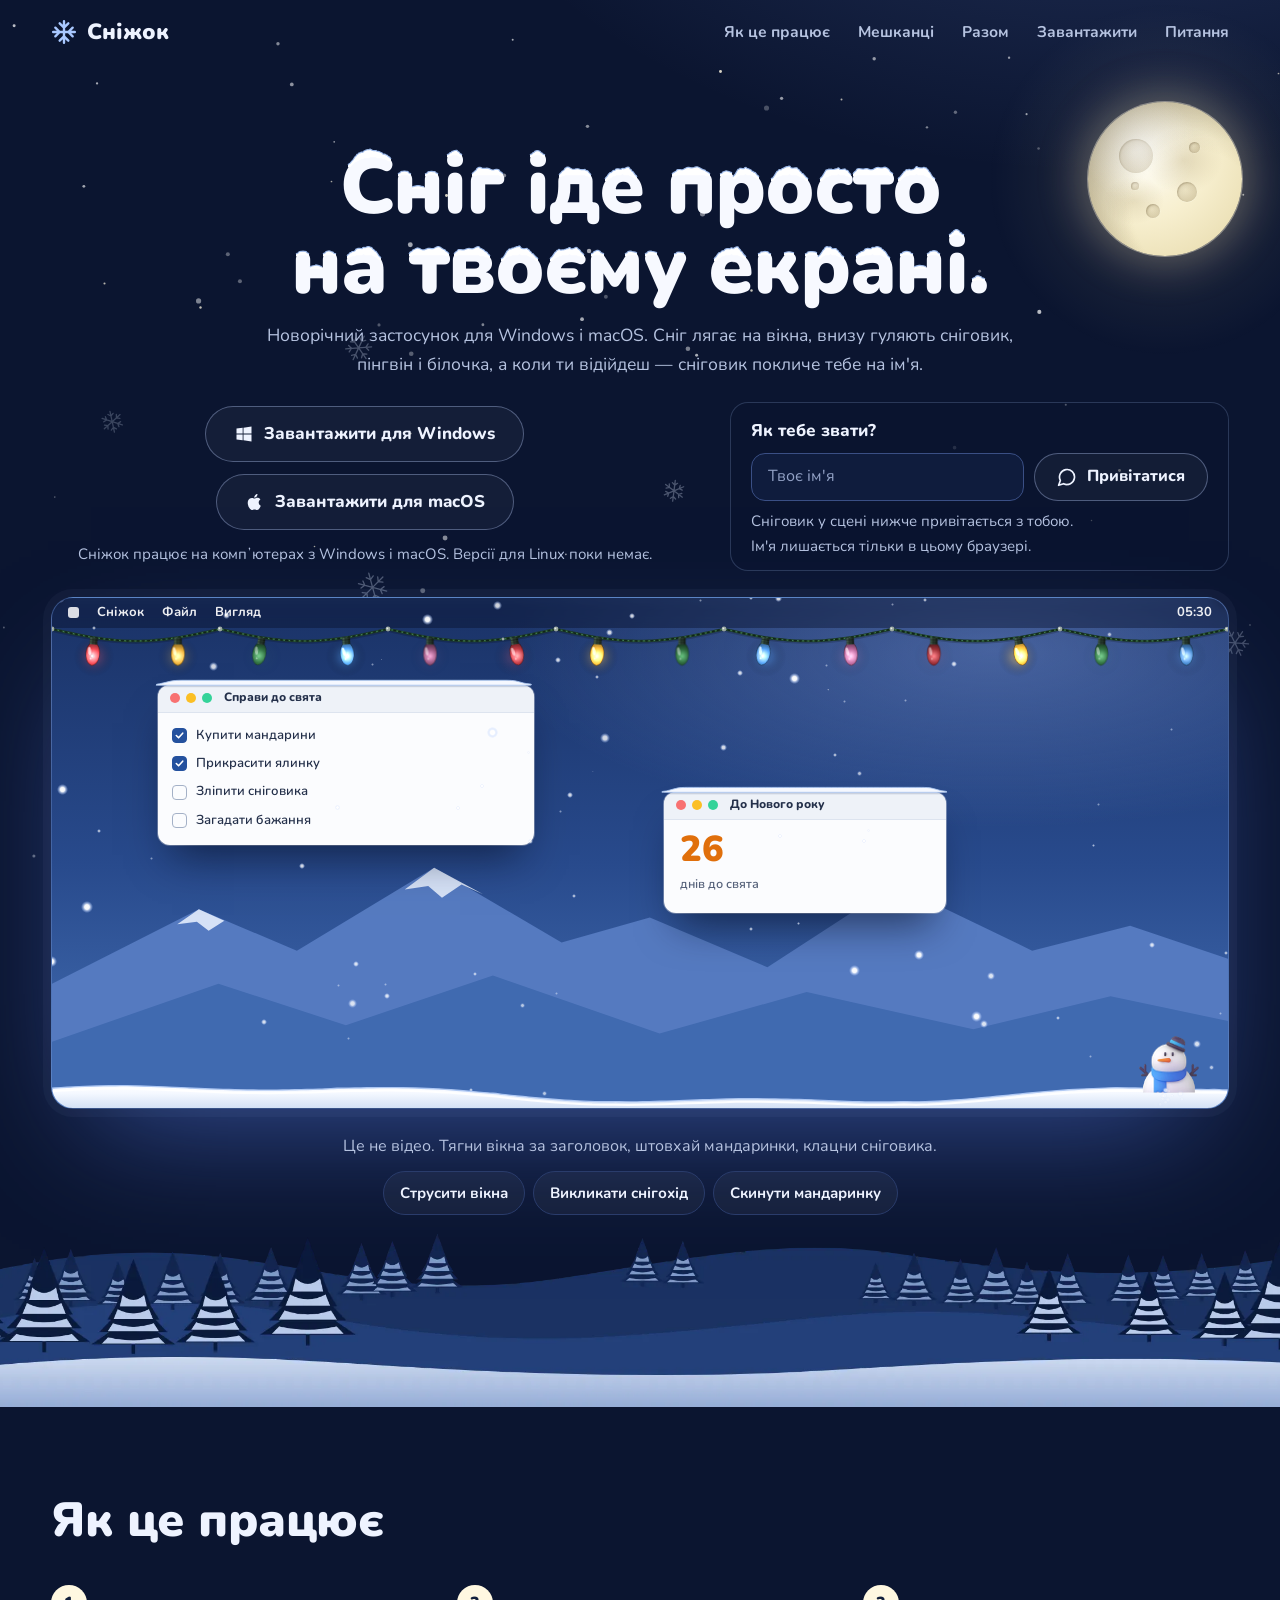
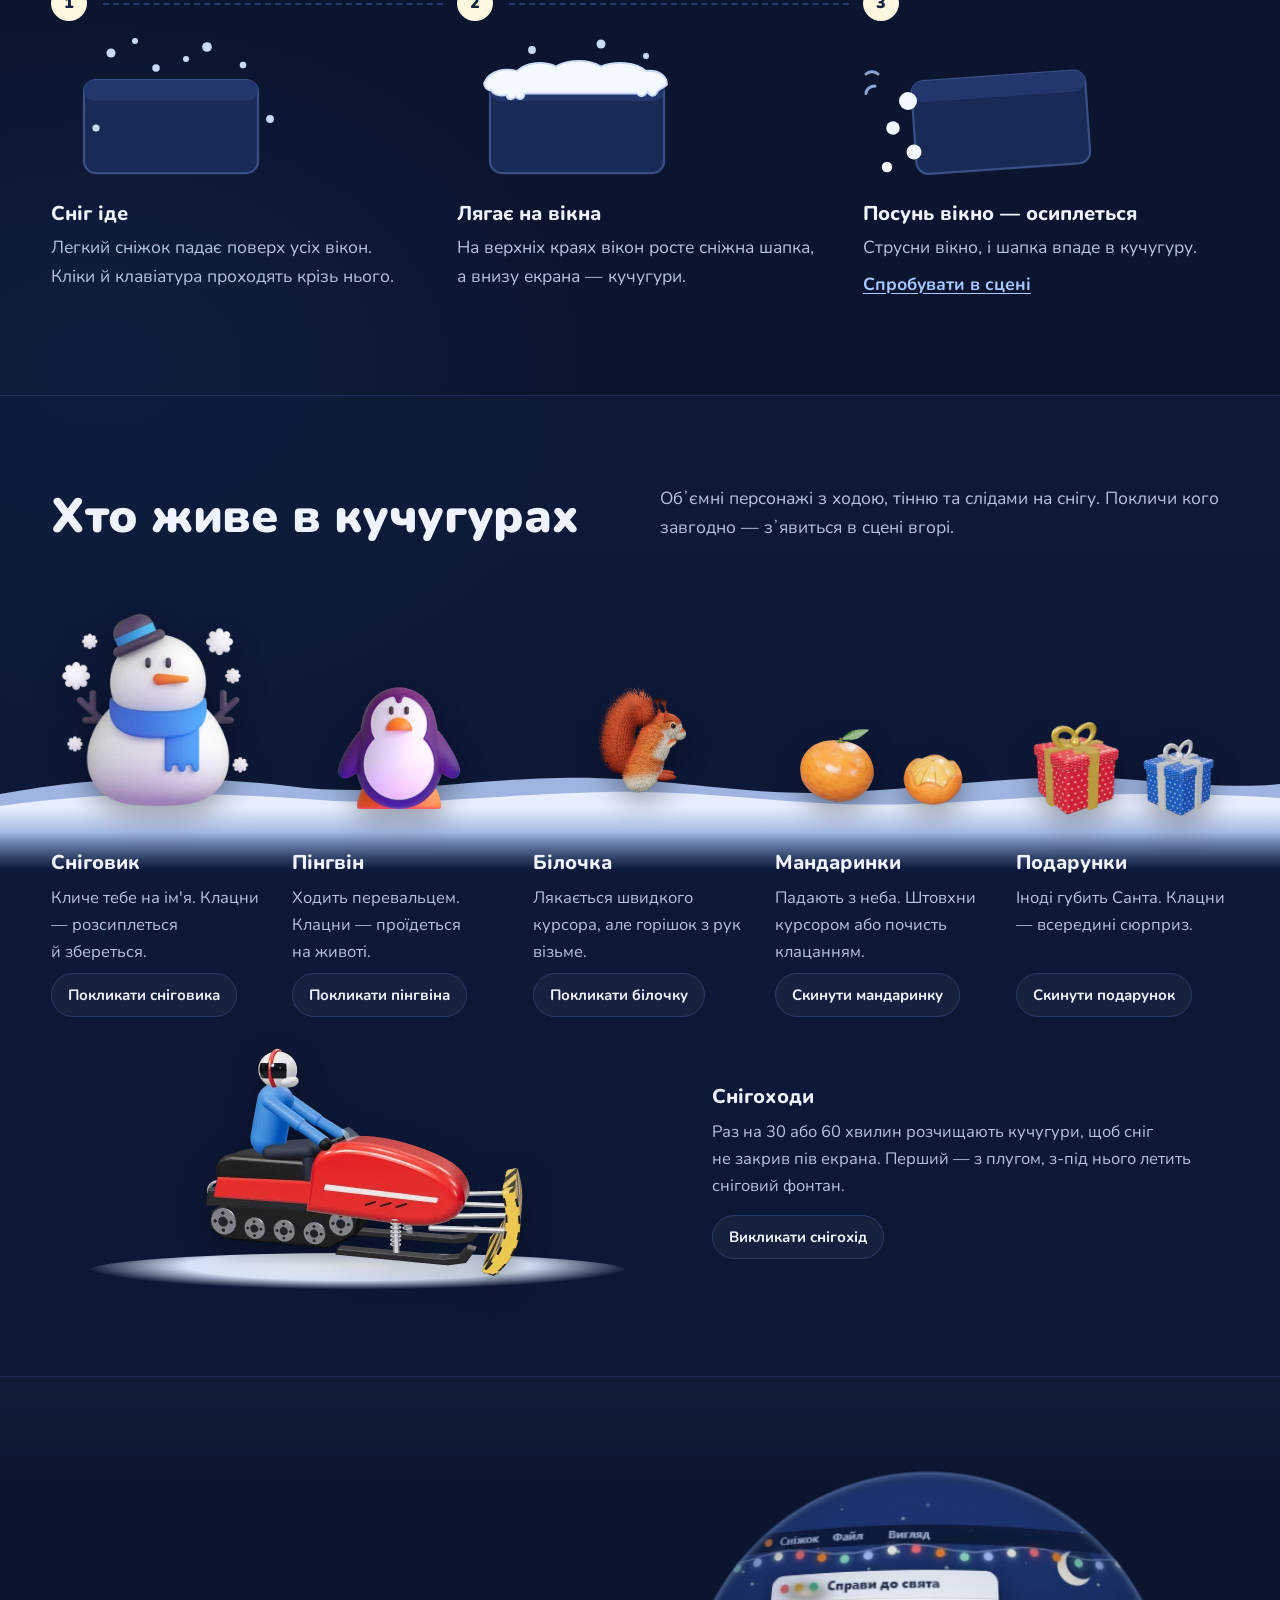
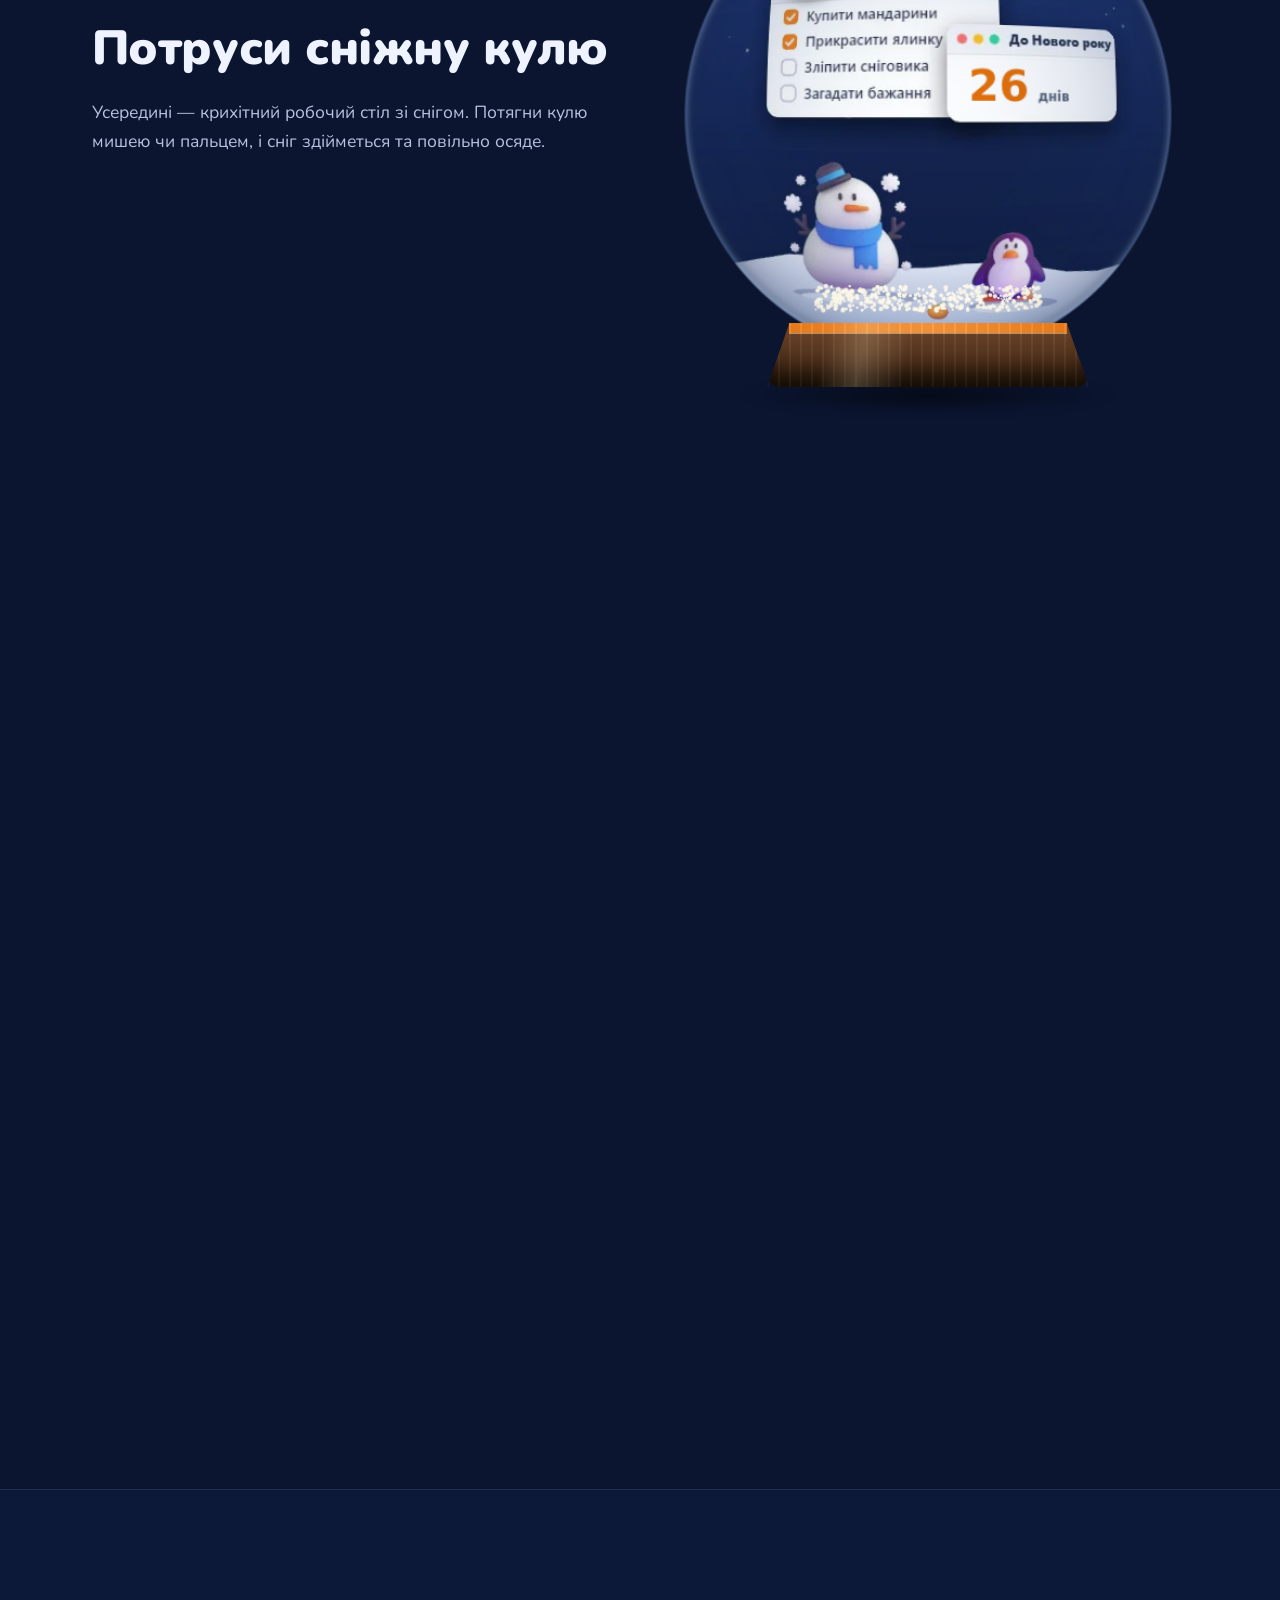
==== commit eaf23c63: "Сайт Сніжка: поза релізом (496b097)" ====
--- a/index.html
+++ b/index.html
@@ -6,16 +6,24 @@
   <title>Сніжок — сніг на робочому столі для Windows і macOS</title>
   <meta name="description" content="Сніжок — новорічний застосунок для Windows і macOS: сніг лягає на вікна й кучугурами внизу екрана, гуляють сніговик, пінгвін і білочка, а сніговик кличе тебе на ім'я. Безкоштовно, без інтернету й стеження.">
   <meta name="theme-color" content="#0B1530">
+  <meta http-equiv="Content-Security-Policy" content="default-src 'self'; script-src 'self'; style-src 'self' 'unsafe-inline'; img-src 'self' data: blob:; font-src 'self'; connect-src 'self'; media-src 'self'; object-src 'none'; base-uri 'self'; form-action 'self'">
   <meta property="og:type" content="website">
   <meta property="og:title" content="Сніжок — сніг іде просто на твоєму екрані">
   <meta property="og:description" content="Новорічний застосунок для Windows і macOS. Сніговик, пінгвін і білочка на твоєму робочому столі.">
-  <meta property="og:image" content="og.png">
+  <meta property="og:url" content="https://wmedede1234.github.io/snizhok-site/">
+  <meta property="og:locale" content="uk_UA">
+  <meta property="og:image" content="https://wmedede1234.github.io/snizhok-site/og.jpg">
+  <meta property="og:image:width" content="1200">
+  <meta property="og:image:height" content="630">
+  <meta property="og:image:alt" content="Сніжок: сніговик, пінгвін і білочка на заметі під місяцем, підпис «Сніг іде просто на твоєму екрані»">
+  <meta name="twitter:card" content="summary_large_image">
   <link rel="icon" href="favicon.svg" type="image/svg+xml">
   <link rel="preload" href="fonts/nunito-cyr.woff2" as="font" type="font/woff2" crossorigin>
   <link rel="preload" href="fonts/nunito-lat.woff2" as="font" type="font/woff2" crossorigin>
   <link rel="stylesheet" href="styles.css">
   <script src="config.js"></script>
   <script src="main.js" defer></script>
+  <script src="fx.js" defer></script>
 </head>
 <body>
   <!-- Іконки інтерфейсу: Lucide (ISC). Логотипи ОС — Simple Icons. -->
@@ -24,6 +32,7 @@
       <symbol id="i-snow" viewBox="0 0 24 24"><path d="M2 12h20M12 2v20m8-6-4-4 4-4M4 8l4 4-4 4M16 4l-4 4-4-4M8 20l4-4 4 4"/></symbol>
       <symbol id="i-message" viewBox="0 0 24 24"><path d="M7.9 20A9 9 0 1 0 4 16.1L2 22Z"/></symbol>
       <symbol id="i-plus" viewBox="0 0 24 24"><path d="M5 12h14M12 5v14"/></symbol>
+      <symbol id="i-right" viewBox="0 0 24 24"><path d="M5 12h14m-7-7 7 7-7 7"/></symbol>
       <symbol id="i-info" viewBox="0 0 24 24"><circle cx="12" cy="12" r="10"/><path d="M12 16v-4M12 8h.01"/></symbol>
       <symbol id="i-play" viewBox="0 0 24 24"><path d="M6 3l14 9-14 9V3z"/></symbol>
       <symbol id="i-chevron" viewBox="0 0 24 24"><path d="m6 9 6 6 6-6"/></symbol>
@@ -54,6 +63,7 @@
       <nav class="nav" aria-label="Розділи">
         <a href="#how">Як це працює</a>
         <a href="#residents">Мешканці</a>
+        <a href="#together">Разом</a>
         <a href="#download">Завантажити</a>
         <a href="#faq">Питання</a>
       </nav>
@@ -63,16 +73,13 @@
   <main id="main">
     <!-- ============ HERO ============ -->
     <section class="hero" id="top" aria-labelledby="hero-title">
-      <div class="moonbox">
-        <button class="moon" type="button" id="moon" aria-label="Місяць. Натисни — зміниться фаза, а повз пролетить Санта." aria-describedby="moon-hint">
-          <span class="moon__disc" aria-hidden="true"><i></i><i></i><i></i><i></i><i></i><span class="moon__shade"></span></span>
-          <span class="moon__flakes" aria-hidden="true"><i></i><i></i><i></i><i></i></span>
-        </button>
-        <p class="moon__hint" id="moon-hint">Клацни на&nbsp;місяць</p>
-        <div class="flight" id="flight" aria-hidden="true">
-          <img src="img/deer.webp" alt="" width="128" height="128" decoding="async"><img src="img/deer.webp" alt="" width="128" height="128" decoding="async"><img src="img/sleigh.webp" alt="" width="192" height="192" decoding="async">
-        </div>
-        <p class="moon__ho" id="moon-ho" aria-live="polite"></p>
+      <div class="moonbox" aria-hidden="true">
+        <div class="moon">
+          <span class="moon__disc"><i></i><i></i><i></i><i></i><i></i></span>
+        </div>
+      </div>
+      <div class="flight flight--sky" id="flight-sky" aria-hidden="true">
+        <img src="img/deer.webp" alt="" width="128" height="128" decoding="async"><img src="img/deer.webp" alt="" width="128" height="128" decoding="async"><img src="img/sleigh.webp" alt="" width="192" height="192" decoding="async">
       </div>
       <img class="hero__land" src="img/land.webp" alt="" width="2400" height="450" decoding="async" fetchpriority="low">
       <div class="wrap hero__center">
@@ -80,12 +87,42 @@
           <h1 id="hero-title"><span>Сніг</span> <span>іде</span> <span>просто</span> <span>на&nbsp;твоєму</span> <span>екрані.</span></h1>
           <canvas class="snowy__caps" aria-hidden="true"></canvas>
         </div>
-        <p class="hero__lead">Новорічний застосунок для Windows і&nbsp;macOS. Сніг лягає на&nbsp;вікна, внизу гуляють сніговик, пінгвін і&nbsp;білочка, а&nbsp;коли ти&nbsp;відійдеш — сніговик покличе тебе на&nbsp;ім'я.</p>
+        <p class="hero__lead">Новорічний застосунок для Windows і&nbsp;macOS.<span class="lead-full"> Сніг лягає на&nbsp;вікна, внизу гуляють сніговик, пінгвін і&nbsp;білочка, а&nbsp;коли ти&nbsp;відійдеш — сніговик покличе тебе на&nbsp;ім'я.</span><span class="lead-short"> Сніговик покличе тебе на&nbsp;ім'я.</span></p>
+        <div class="mob-cta">
+          <a class="btn btn--cta btn--lg" href="#name-form" data-try><svg class="ico" aria-hidden="true"><use href="#i-message"/></svg>Спробуй зі своїм імʼям</a>
+          <button class="btn btn--ghost btn--lg" type="button" data-share><svg class="ico" aria-hidden="true"><use href="#i-monitor"/></svg>Надіслати собі на компʼютер</button>
+          <a class="mob-dl" href="#download">Завантаження для компʼютера ↓</a>
+        </div>
+        <div class="hero__row">
+        <div class="hero__dl">
         <div class="dl" data-dl-group>
           <a class="btn btn--cta btn--lg" data-os="win" href="#download"><svg class="ico" aria-hidden="true"><use href="#i-windows"/></svg><span data-label>Завантажити для Windows</span></a>
           <a class="btn btn--ghost btn--lg" data-os="mac" href="#download"><svg class="ico" aria-hidden="true"><use href="#i-apple"/></svg><span data-label>Завантажити для macOS</span></a>
         </div>
         <p class="small" data-dl-hint>Безкоштовно. Windows 10/11 і&nbsp;macOS 11 або новіша.</p>
+        </div>
+        <form class="name hero-name" id="name-form" autocomplete="off" novalidate>
+          <label class="name__label" for="user-name">Як тебе звати?</label>
+          <div class="name__row">
+            <input class="input" id="user-name" name="userName" type="text" maxlength="24" placeholder="Твоє ім'я" spellcheck="false" autocomplete="given-name" aria-describedby="name-help">
+            <button class="btn btn--ghost" type="submit">
+              <svg class="ico" aria-hidden="true"><use href="#i-message"/></svg>Привітатися
+            </button>
+          </div>
+          <p class="help" id="name-help" role="status" aria-live="polite">Сніговик у&nbsp;сцені нижче привітається з&nbsp;тобою. Ім'я лишається тільки в&nbsp;цьому браузері.</p>
+          <button class="linkbtn" type="button" id="call-toggle" hidden aria-expanded="false" aria-controls="call-wrap">
+            <svg class="ico ico--sm" aria-hidden="true"><use href="#i-plus"/></svg>Додати лагідне звертання
+          </button>
+          <div id="call-wrap" class="name__extra" hidden>
+            <label class="name__label" for="call-name">Як до тебе звертатися лагідно?</label>
+            <input class="input" id="call-name" name="callName" type="text" maxlength="24" placeholder="Необов'язково" spellcheck="false">
+          </div>
+          <p class="note" id="voice-note" hidden>
+            <svg class="ico ico--sm" aria-hidden="true"><use href="#i-info"/></svg>
+            <span>У&nbsp;цьому браузері немає українського голосу, тож сніговик відповідає бульбашкою. <a href="#faq-voice">Як додати голос</a></span>
+          </p>
+        </form>
+        </div>
       </div>
 
       <!-- Сцена: живий рушій поверх макета робочого столу. Сміливий елемент сторінки. -->
@@ -115,27 +152,6 @@
           <p class="sr-only">Жива демонстрація: на макеті робочого столу падає сніг, на вікнах лежать сніжні шапки, унизу гуляють персонажі.</p>
         </div>
         <div class="under">
-          <form class="name" id="name-form" autocomplete="off" novalidate>
-            <label class="name__label" for="user-name">Як тебе звати?</label>
-            <div class="name__row">
-              <input class="input" id="user-name" name="userName" type="text" maxlength="24" placeholder="Твоє ім'я" spellcheck="false" autocomplete="given-name" aria-describedby="name-help">
-              <button class="btn btn--ghost" type="submit">
-                <svg class="ico" aria-hidden="true"><use href="#i-message"/></svg>Привітатися
-              </button>
-            </div>
-            <p class="help" id="name-help" role="status" aria-live="polite">Сніговик у&nbsp;сцені вище привітається з&nbsp;тобою. Ім'я лишається тільки в&nbsp;цьому браузері.</p>
-            <button class="linkbtn" type="button" id="call-toggle" aria-expanded="false" aria-controls="call-wrap">
-              <svg class="ico ico--sm" aria-hidden="true"><use href="#i-plus"/></svg>Додати лагідне звертання
-            </button>
-            <div id="call-wrap" class="name__extra" hidden>
-              <label class="name__label" for="call-name">Як до тебе звертатися лагідно?</label>
-              <input class="input" id="call-name" name="callName" type="text" maxlength="24" placeholder="Необов'язково" spellcheck="false">
-            </div>
-            <p class="note" id="voice-note" hidden>
-              <svg class="ico ico--sm" aria-hidden="true"><use href="#i-info"/></svg>
-              <span>У&nbsp;цьому браузері немає українського голосу, тож сніговик відповідає бульбашкою. <a href="#faq-voice">Як додати голос</a></span>
-            </p>
-          </form>
           <div class="tools" role="group" aria-label="Керування сценою">
           <p class="tools__hint">Це не відео. Тягни вікна за&nbsp;заголовок, штовхай мандаринки, клацни сніговика.</p>
           <div class="tools__btns">
@@ -219,6 +235,24 @@
             </div>
           </li>
         </ul>
+      </div>
+    </section>
+
+    <!-- ============ СНІЖНА КУЛЯ ============ -->
+    <section class="globe-sec" id="globe-sec" aria-labelledby="globe-title">
+      <div class="wrap globe-sec__in">
+        <div class="globe-sec__txt">
+          <h2 id="globe-title">Потруси сніжну кулю</h2>
+          <p>Усередині — крихітний робочий стіл зі&nbsp;снігом. Потягни кулю мишею чи&nbsp;пальцем, і&nbsp;сніг здійметься та&nbsp;повільно осяде.</p>
+          <p class="globe-sec__hint" id="globe-hint">З&nbsp;клавіатури: перейди на&nbsp;кулю клавішею <kbd>Tab</kbd> і&nbsp;натисни <kbd>Enter</kbd> або <kbd>Пробіл</kbd>.</p>
+        </div>
+        <div class="globe-wrap">
+          <div class="globe" id="globe" role="button" tabindex="0" aria-label="Сніжна куля з робочим столом. Натисни Enter або Пробіл, щоб потрусити" aria-describedby="globe-hint" data-tex="img/globe-desk.webp">
+            <img class="globe__poster" src="img/globe-poster.webp" alt="" width="480" height="480" loading="lazy" decoding="async">
+            <canvas class="globe__cv" aria-hidden="true"></canvas>
+          </div>
+          <div class="globe__base" aria-hidden="true"></div>
+        </div>
       </div>
     </section>
 
@@ -236,6 +270,30 @@
           <li><svg class="ico" aria-hidden="true"><use href="#i-keyboard"/></svg><span>Сніжка в&nbsp;курсор: <kbd>Ctrl</kbd>+<kbd>Alt</kbd>+<kbd>S</kbd> або <kbd>⌥</kbd><kbd>⌘</kbd><kbd>S</kbd></span></li>
           <li><svg class="ico" aria-hidden="true"><use href="#i-pause"/></svg><span>Пауза на&nbsp;годину для ігор і&nbsp;презентацій</span></li>
         </ul>
+      </div>
+    </section>
+
+    <!-- ============ СВЯТО РАЗОМ ============ -->
+    <section class="together" id="together" aria-labelledby="tog-title">
+      <div class="wrap">
+        <div class="together__head">
+          <h2 id="tog-title">Свято — це&nbsp;разом</h2>
+          <p>Два маленькі інструменти для друзів, родини чи&nbsp;офісу. Працюють просто в&nbsp;браузері: без реєстрації, пошти й&nbsp;сервера.</p>
+        </div>
+        <div class="together__cards">
+          <a class="tcard" href="wishlist.html">
+            <h3>Список бажань</h3>
+            <p>Запиши, що хочеш отримати на&nbsp;Новий рік, і&nbsp;надішли друзям одним посиланням.</p>
+            <span class="tcard__go">Скласти список<svg class="ico" aria-hidden="true"><use href="#i-right"/></svg></span>
+            <img src="img/gift.webp" alt="" width="128" height="128" loading="lazy" decoding="async">
+          </a>
+          <a class="tcard" href="santa.html">
+            <h3>Таємний Санта</h3>
+            <p>Впиши імена — і&nbsp;кожен отримає особисте посилання з&nbsp;тим, кому він дарує.</p>
+            <span class="tcard__go">Провести жеребкування<svg class="ico" aria-hidden="true"><use href="#i-right"/></svg></span>
+            <img src="img/sleigh.webp" alt="" width="192" height="192" loading="lazy" decoding="async">
+          </a>
+        </div>
       </div>
     </section>
 
@@ -339,6 +397,8 @@
           <a class="btn btn--ghost btn--lg" data-os="mac" href="#"><svg class="ico" aria-hidden="true"><use href="#i-apple"/></svg><span data-label>Завантажити для macOS</span></a>
         </div>
       </div>
+      <img class="end__peek end__peek--l" src="img/penguin.webp" alt="" aria-hidden="true" width="256" height="256" loading="lazy" decoding="async">
+      <img class="end__peek end__peek--r" src="img/squirrel.webp" alt="" aria-hidden="true" width="256" height="256" loading="lazy" decoding="async">
     </section>
   </main>
 
--- a/styles.css
+++ b/styles.css
@@ -62,7 +62,7 @@
   transition: background-color var(--dur) ease, border-color var(--dur) ease, color var(--dur) ease, box-shadow var(--dur) ease;
 }
 .btn--lg { min-height: 56px; padding: 14px 28px; font-size: 17px; }
-.btn--cta { background: var(--tangerine); color: var(--ink); box-shadow: 0 10px 30px -10px rgba(242,129,29,.7); }
+.btn--cta { background: var(--tangerine); color: var(--ink); box-shadow: 0 10px 24px -12px rgba(0,0,0,.6); }
 .btn--cta:hover { background: var(--tangerine-2); color: var(--ink); }
 .btn--ghost { background: rgba(255,255,255,.04); color: var(--text); border-color: rgba(190,210,255,.35); }
 .btn--ghost:hover { border-color: var(--link); color: #fff; background: rgba(169,200,255,.08); }
@@ -243,8 +243,8 @@
 
 /* ---------- Футер ---------- */
 .foot { padding: 40px 0 48px; border-top: 1px solid var(--line); font-size: 15px; color: var(--text-2); }
-.foot__in { display: grid; gap: 10px; max-width: 900px; }
-.foot__brand { display: flex; align-items: center; gap: 8px; color: var(--text); font: 900 17px/1 var(--f); }
+.foot__in { display: grid; gap: 10px; max-width: 900px; justify-items: center; text-align: center; }
+.foot__brand { display: flex; align-items: center; justify-content: center; gap: 8px; color: var(--text); font: 900 17px/1 var(--f); }
 .foot__brand .logo__flake { width: 20px; height: 20px; }
 .foot__egg { font-style: italic; }
 
@@ -326,13 +326,12 @@
 .under { position: relative; }
 .under::before { content: ""; position: absolute; inset: -12px -24px 0; z-index: -1; border-radius: 22px; background: rgba(11,21,48,.55); backdrop-filter: blur(4px); -webkit-backdrop-filter: blur(4px); }
 
-/* ---------- Місяць (кнопка) ---------- */
+/* ---------- Місяць (декор) ---------- */
 .moonbox { position: absolute; top: clamp(16px, 3vw, 56px); right: max(16px, calc((100% - var(--wrap-max)) / 2 - 40px), 3vw); width: clamp(96px, 12vw, 236px); z-index: 2; display: grid; justify-items: center; }
 .moon {
-  position: relative; width: 100%; aspect-ratio: 1; padding: 0; border: 0; border-radius: 50%; cursor: pointer; background: none; touch-action: manipulation;
+  position: relative; width: 100%; aspect-ratio: 1; padding: 0; border: 0; border-radius: 50%; background: none; pointer-events: none;
   transition: filter var(--dur) ease;
 }
-.moon:focus-visible { outline-offset: 8px; border-radius: 50%; }
 .moon__disc {
   position: absolute; inset: 0; border-radius: 50%; overflow: hidden;
   background:
@@ -349,41 +348,13 @@
 .moon__disc i:nth-child(3) { width: 9%; height: 9%; left: 38%; top: 66%; }
 .moon__disc i:nth-child(4) { width: 7%; height: 7%; left: 66%; top: 26%; }
 .moon__disc i:nth-child(5) { width: 5%; height: 5%; left: 28%; top: 52%; }
-.moon__shade { position: absolute; inset: -2%; border-radius: 50%; background: rgba(11,21,48,.93); box-shadow: 0 0 18px 6px rgba(11,21,48,.9); transform: translateX(var(--shade, 115%)); transition: transform 600ms cubic-bezier(.3,.7,.2,1); }
-.moon[data-phase="1"] { --shade: 70%; }
-.moon[data-phase="2"] { --shade: 48%; }
-.moon[data-phase="3"] { --shade: 26%; }
-.moon:hover .moon__disc, .moon:focus-visible .moon__disc { box-shadow: 0 0 0 1px rgba(255,248,225,.55), 0 0 70px 22px rgba(255,236,186,.42), 0 0 200px 80px rgba(255,236,186,.16); }
-.moon__flakes { position: absolute; inset: -14%; pointer-events: none; opacity: 0; transition: opacity 300ms ease; }
-.moon__flakes i { position: absolute; left: 50%; top: 50%; width: 7px; height: 7px; margin: -3.5px; border-radius: 50%; background: #fff; box-shadow: 0 0 6px rgba(255,255,255,.8); }
-.moon:hover .moon__flakes, .moon:focus-visible .moon__flakes { opacity: 1; animation: swirl 6s linear infinite; }
-.moon__flakes i:nth-child(1) { transform: rotate(0deg) translateX(calc(var(--r, 60px))); }
-.moon__flakes i:nth-child(2) { transform: rotate(90deg) translateX(calc(var(--r, 60px) * .92)); width: 5px; height: 5px; }
-.moon__flakes i:nth-child(3) { transform: rotate(200deg) translateX(var(--r, 60px)); }
-.moon__flakes i:nth-child(4) { transform: rotate(290deg) translateX(calc(var(--r, 60px) * 1.05)); width: 4px; height: 4px; }
-.moonbox { --r: calc(clamp(96px, 12vw, 236px) * .62); }
-@keyframes swirl { to { transform: rotate(360deg); } }
-.moon__hint { margin-top: 10px; font-size: 14.5px; font-weight: 700; color: var(--text-2); white-space: nowrap; transition: opacity 300ms ease; }
-.moon__hint.is-gone { opacity: 0; visibility: hidden; }
-.moon__ho { position: absolute; top: 8%; right: 105%; padding: 8px 14px; border-radius: 16px; background: var(--text); color: var(--ink); font-weight: 900; font-size: 17px; white-space: nowrap; opacity: 0; transform: translateY(6px); transition: opacity 200ms ease, transform 200ms ease; pointer-events: none; }
-.moon__ho.is-on { opacity: 1; transform: none; }
-.moon__ho:empty { display: none; }
-
-/* політ Санти повз місяць */
-.flight { position: absolute; left: 50%; top: 42%; width: 0; height: 0; pointer-events: none; opacity: 0; }
-.flight img { position: absolute; bottom: 0; height: auto; filter: drop-shadow(0 6px 8px rgba(0,0,0,.35)); }
+/* сани з оленями: один проліт небом при вході (.flight--sky) */
+.flight { position: absolute; width: 0; height: 0; pointer-events: none; opacity: 0; }
+.flight img { position: absolute; bottom: 0; height: auto; }
 .flight img:nth-child(1) { width: clamp(30px, 2.6vw, 56px); left: clamp(60px, 5.2vw, 112px); transform: scaleX(-1); }
 .flight img:nth-child(2) { width: clamp(30px, 2.6vw, 56px); left: clamp(28px, 2.6vw, 58px); transform: scaleX(-1); }
 .flight img:nth-child(3) { width: clamp(40px, 3.6vw, 78px); left: clamp(-30px, -1.6vw, -14px); }
-.flight.is-flying { animation: fly 2.6s cubic-bezier(.45,.05,.55,.95) forwards; }
-.flight { --u: clamp(60px, 7vw, 140px); }
-@keyframes fly {
-  0% { opacity: 0; transform: translate(calc(var(--u) * -3.2), calc(var(--u) * .9)) rotate(-6deg); }
-  14% { opacity: 1; }
-  50% { transform: translate(calc(var(--u) * -.4), 0) rotate(-3deg); }
-  86% { opacity: 1; }
-  100% { opacity: 0; transform: translate(calc(var(--u) * 2.4), calc(var(--u) * -1.1)) rotate(-12deg); }
-}
+@media (prefers-reduced-motion: reduce) { .flight { display: none; } }
 
 /* ---------- Підпис у футері ---------- */
 .sign { margin-top: 10px; font-family: "Pacifico", "Brush Script MT", cursive; font-size: clamp(20px, 1.6vw, 26px); line-height: 1.4; color: #FFD7AE; letter-spacing: .01em; }
@@ -399,14 +370,10 @@
   .faq__in, .more__in { grid-template-columns: minmax(0, 1fr) minmax(0, 2.4fr); }
 }
 @media (max-width: 768px) {
-  .moonbox { width: 84px; --r: 52px; top: 10px; right: 14px; }
-  .moon__hint { font-size: 13px; }
+  .moonbox { width: 84px; top: 10px; right: 14px; }
   .hero { padding-top: 112px; }
-  .moon__ho { right: auto; left: auto; top: 108%; }
 }
 @media (prefers-reduced-motion: reduce) {
-  .moon__shade { transition: none; }
-  .flight { display: none; }
 }
 
 /* v3.2 — правки після огляду 1920 */
@@ -414,20 +381,299 @@
 .under { padding-bottom: clamp(150px, 15vw, 320px); }
 .who--wide .who__art img { width: min(100%, 560px); }
 .who--wide .who__art--wide { height: clamp(220px, 16vw, 320px); }
-.flight img { filter: none; }
 /* сяйво місяця — окремим радіальним шаром (без великих box-shadow, що різались композитором) */
 .moon__disc { box-shadow: 0 0 0 1px rgba(255,248,225,.4), 0 0 40px 10px rgba(255,236,186,.25); }
-.moon:hover .moon__disc, .moon:focus-visible .moon__disc { box-shadow: 0 0 0 1px rgba(255,248,225,.55), 0 0 56px 16px rgba(255,236,186,.4); }
 .moon::before { content: ""; position: absolute; inset: -70%; border-radius: 50%; pointer-events: none; background: radial-gradient(circle, rgba(255,236,186,.20) 0%, rgba(255,236,186,.07) 38%, rgba(255,236,186,0) 68%); opacity: .8; transition: opacity 300ms ease; }
-.moon:hover::before, .moon:focus-visible::before { opacity: 1; }
 /* місяць — у бічному полі широких екранів, не над заголовком */
 .moonbox { right: max(3vw, calc((100% - var(--wrap-max)) / 2 - 250px)); }
 .hero h1 { font-size: clamp(46px, 6.2vw, 140px); }
 @media (max-width: 768px) {
-  .moonbox { width: 72px; --r: 46px; top: 8px; right: 12px; }
-  .moon__hint { display: none; }
-  .moon__ho { top: 104%; right: 0; font-size: 15px; }
+  .moonbox { width: 72px; top: 8px; right: 12px; }
   .hero { padding-top: 96px; }
 }
 /* продуктивність: секції нижче першого екрана не верстаються й не малюються, доки не наблизяться */
 .how, .residents, .more, .get, .faq, .end, .foot { content-visibility: auto; contain-intrinsic-size: auto 900px; }
+
+/* ================= v3.3: «Свято разом» — картки «Список бажань» і «Таємний Санта» ================= */
+.together { padding: 104px 0; }
+.together__head { display: grid; grid-template-columns: minmax(0, 1fr) minmax(0, 1fr); gap: 40px; align-items: end; margin-bottom: 40px; }
+.together__head p { color: var(--text-2); max-width: 34em; }
+.together__cards { display: grid; grid-template-columns: repeat(2, minmax(0, 1fr)); gap: 24px; }
+.tcard {
+  display: grid; grid-template-columns: minmax(0, 1fr) auto; grid-template-rows: auto auto 1fr; gap: 0 24px; align-items: start;
+  padding: clamp(22px, 2.2vw, 32px); border-radius: var(--r-stage); color: var(--text); text-decoration: none;
+  border: 1px solid rgba(170, 200, 255, .22); background: linear-gradient(160deg, rgba(40, 62, 120, .78), rgba(21, 36, 74, .86));
+  transition: border-color var(--dur) ease, transform var(--dur) ease, box-shadow var(--dur) ease;
+}
+.tcard:hover { color: var(--text); border-color: var(--link); transform: translateY(-3px); box-shadow: 0 30px 60px -34px rgba(90, 130, 240, .8); }
+.tcard h3 { font-weight: 900; font-size: clamp(24px, 2vw, 32px); line-height: 1.15; }
+.tcard p { margin-top: 10px; color: var(--text-2); max-width: 30em; }
+.tcard__go { display: inline-flex; align-items: center; gap: 8px; margin-top: 20px; align-self: end; font-weight: 800; color: var(--tangerine-2); }
+.tcard__go .ico { transition: transform var(--dur) ease; }
+.tcard:hover .tcard__go .ico { transform: translateX(4px); }
+.tcard img { grid-column: 2; grid-row: 1 / span 3; align-self: center; width: clamp(88px, 8.5vw, 128px); height: auto; filter: drop-shadow(0 16px 16px rgba(0, 0, 0, .35)); }
+.together { content-visibility: auto; contain-intrinsic-size: auto 560px; }
+@media (max-width: 1024px) { .together__head { grid-template-columns: minmax(0, 1fr); gap: 16px; } }
+@media (max-width: 768px) {
+  .together { padding: 72px 0; }
+  .together__cards { grid-template-columns: minmax(0, 1fr); }
+}
+@media (max-width: 420px) { .tcard img { width: 72px; } }
+
+/* ================= v3.4: імʼя в першому екрані, головна дія на телефоні ================= */
+.hero-name { margin-top: clamp(28px, 3vw, 40px); width: min(620px, 100%); text-align: left; padding: 18px 22px 16px; border-radius: 18px; background: rgba(11,21,48,.6); border: 1px solid rgba(169,200,255,.2); }
+.hero-name .name__label { font-size: 19px; }
+.hero .under { display: flex; justify-content: center; text-align: center; }
+.hero .tools__btns { justify-content: center; }
+.hero .tools__hint { padding-top: 0; }
+/* телефон: замість недоступних завантажень — спробувати демо або надіслати посилання собі */
+.mob-cta { display: none; }
+html[data-os="mobile"] .mob-cta { display: flex; flex-direction: column; gap: 12px; width: 100%; margin-top: 28px; }
+html[data-os="mobile"] .mob-cta .btn { width: 100%; white-space: normal; text-align: center; }
+html[data-os="mobile"] .hero__center .dl { margin-top: 20px; gap: 8px; }
+html[data-os="mobile"] .hero__center .dl .btn { min-height: 44px; padding: 0 16px; font-size: 15px; box-shadow: none; }
+/* атрибут hidden має перемагати display: flex у цих елементів */
+.note[hidden], .linkbtn[hidden] { display: none; }
+
+/* ================= v3.5: мешканці на спільному заметі, північне сяйво в «Дрібницях» ================= */
+.residents { overflow-x: clip; }
+@media (min-width: 1100px) {
+  .cast { position: relative; grid-template-columns: repeat(5, minmax(0, 1fr)); gap: 44px 28px; }
+  .cast .who { position: relative; z-index: 1; grid-column: auto; grid-row: auto; }
+  .cast .who--wide { grid-column: 1 / -1; }
+  .cast .who:not(.who--wide) .who__art { height: 230px; margin-bottom: 22px; }
+  .cast .who--big .who__art img { width: 220px; }
+  .cast .who:not(.who--wide) .who__art::after { display: none; }
+  /* один замет на всю ширину, на якому стоять усі пʼятеро */
+  .cast::before {
+    content: ""; position: absolute; z-index: 0; left: calc(50% - 50vw); right: calc(50% - 50vw); top: 148px; height: 92px; pointer-events: none; -webkit-mask-image: linear-gradient(#000 55%, transparent); mask-image: linear-gradient(#000 55%, transparent);
+    background: url("data:image/svg+xml,%3Csvg xmlns='http://www.w3.org/2000/svg' viewBox='0 0 1600 96' preserveAspectRatio='none'%3E%3Cpath d='M0 46 C120 26 230 22 360 38 C480 52 560 30 700 28 C840 26 930 50 1060 44 C1200 38 1290 20 1420 30 C1500 36 1560 40 1600 36 V96 H0Z' fill='%23C9DAF5'/%3E%3Cpath d='M0 58 C140 40 260 42 400 52 C520 60 620 44 760 42 C900 40 1000 60 1140 56 C1280 52 1380 38 1600 50 V96 H0Z' fill='%23F4F8FF'/%3E%3C/svg%3E") center bottom / 100% 100% no-repeat;
+  }
+}
+.more { position: relative; background:
+  radial-gradient(55% 60% at 12% 0%, rgba(143,227,192,.10), rgba(143,227,192,0) 70%),
+  radial-gradient(45% 55% at 88% 10%, rgba(169,200,255,.10), rgba(169,200,255,0) 70%); }
+.bits li { align-items: center; }
+.bits .ico { width: 42px; height: 42px; margin-top: 0; padding: 10px; border-radius: 50%; color: var(--moon); background: rgba(169,200,255,.10); border: 1px solid rgba(169,200,255,.18); }
+.bits li:nth-child(even) .ico { color: var(--pine); background: rgba(143,227,192,.08); border-color: rgba(143,227,192,.22); }
+
+/* ================= v3.6: технічна поліровка за аудитом ================= */
+/* шапка прозора, поки сторінку не прокручено: сяйво місяця більше не обрізається її краєм */
+.top { transition: background-color 200ms ease, backdrop-filter 200ms ease; }
+.top:not(.is-scrolled) { background: transparent; backdrop-filter: none; -webkit-backdrop-filter: none; }
+/* цілі для пальця — не менше 44 px */
+.chip { min-height: 44px; }
+.linkbtn { min-height: 44px; }
+.logo { padding: 9px 0; }
+/* поле вводу: такий самий видимий фокус, як в інших елементів */
+.input:focus-visible { outline: 3px solid var(--link); outline-offset: 2px; }
+/* картинки не розтягуються більше за власний розмір (не мутніють) */
+.who__art img { max-width: 256px; }
+.who__art--wide img { max-width: 512px; }
+.who__art--pair img { max-width: 192px; }
+/* телефон: короткий рядок розділів під логотипом, гортається вбік */
+@media (max-width: 768px) {
+  .top__in { flex-wrap: wrap; height: auto; row-gap: 0; padding-top: 6px; }
+  .nav { display: flex; width: 100%; margin-left: 0; gap: 22px; overflow-x: auto; scrollbar-width: none; -webkit-mask-image: linear-gradient(90deg, #000 85%, transparent); mask-image: linear-gradient(90deg, #000 85%, transparent); }
+  .nav::-webkit-scrollbar { display: none; }
+  .nav a { white-space: nowrap; padding: 12px 0; }
+}
+
+/* ================= v3.7: 3D та інтерактивні анімації (landing/fx.js; reduced-motion → нічого) ================= */
+@media (prefers-reduced-motion: no-preference) {
+  /* зорі, що мерехтять, з легким паралаксом */
+  .stars { position: absolute; inset: 0; z-index: 0; pointer-events: none; translate: calc(var(--px, 0) * -10px) calc(var(--py, 0) * -6px); }
+  .stars i { position: absolute; width: 3px; height: 3px; border-radius: 50%; background: #FFF8E1; opacity: calc(.35 + var(--z) * .5); transform: scale(var(--z)); animation: star-twinkle var(--d) ease-in-out var(--dl) infinite alternate; }
+  @keyframes star-twinkle { from { opacity: .15; } to { opacity: calc(.45 + var(--z) * .55); } }
+
+  /* паралакс: місяць далі, заголовок ближче */
+  .moonbox { translate: calc(var(--px, 0) * -18px) calc(var(--py, 0) * -10px); }
+  .hero__center .snowy { translate: calc(var(--px, 0) * 6px) calc(var(--py, 0) * 4px); }
+
+  /* 3D-місяць: повертається за курсором, відблиск ковзає по сфері, сяйво «дихає» */
+  .moon { perspective: 600px; }
+  .moon__disc { transform: rotateY(calc(var(--px, 0) * 24deg)) rotateX(calc(var(--py, 0) * -18deg)); transition: transform 120ms linear, box-shadow 300ms ease; }
+  .moon__disc::after { content: ""; position: absolute; inset: 0; border-radius: 50%; pointer-events: none;
+    background: radial-gradient(circle at calc(34% + var(--px, 0) * 14%) calc(30% + var(--py, 0) * 12%), rgba(255,255,255,.42) 0%, rgba(255,255,255,0) 38%),
+                radial-gradient(circle at calc(70% + var(--px, 0) * 10%) calc(72% + var(--py, 0) * 10%), rgba(60,48,20,0) 40%, rgba(60,48,20,.28) 100%); }
+  .moon::before { animation: moon-breathe 6s ease-in-out infinite; }
+  @keyframes moon-breathe { 0%, 100% { opacity: .7; transform: scale(1); } 50% { opacity: 1; transform: scale(1.06); } }
+
+  /* мешканці: 3D-нахил за курсором і стрибок */
+  .who__art img { transform: perspective(700px) rotateY(var(--ry, 0deg)) rotateX(var(--rx, 0deg)) translateY(var(--ty, 0px)); transition: transform 260ms cubic-bezier(.16,1,.3,1), filter 260ms ease; }
+  .who__art.is-hover img { --ty: -12px; filter: drop-shadow(0 22px 18px rgba(0,0,0,.45)); }
+
+  /* помаранчева кнопка: відблиск пробігає при наведенні */
+  .btn--cta { position: relative; overflow: hidden; isolation: isolate; }
+  .btn--cta::after { content: ""; position: absolute; inset: 0; z-index: -1; background: linear-gradient(110deg, rgba(255,255,255,0) 30%, rgba(255,255,255,.45) 50%, rgba(255,255,255,0) 70%); transform: translateX(-120%); }
+  .btn--cta:hover::after { transform: translateX(120%); transition: transform 700ms cubic-bezier(.16,1,.3,1); }
+
+  /* іскри при привітанні */
+  .spark { position: fixed; z-index: 80; width: 7px; height: 7px; border-radius: 50%; pointer-events: none; }
+
+  /* мʼяка поява секцій */
+  .fx-reveal main > section:not(.hero) > .wrap { opacity: 0; transform: translateY(24px); transition: opacity 700ms ease, transform 800ms cubic-bezier(.16,1,.3,1); }
+  .fx-reveal main > section:not(.hero) > .wrap.is-in { opacity: 1; transform: none; }
+}
+
+/* ============ v3.8: сніжна куля ============ */
+.globe-sec { padding: 78px 0 84px; overflow-x: clip; background: linear-gradient(180deg, rgba(169,200,255,.05), rgba(169,200,255,0) 120px); }
+.globe-sec__in { display: grid; grid-template-columns: minmax(0, 30em) minmax(0, 520px); justify-content: center; gap: clamp(32px, 4vw, 64px); align-items: center; }
+.globe-sec__txt h2 { margin-bottom: 24px; }
+.globe-sec__txt p { color: var(--text-2); max-width: 30em; }
+.globe-sec__txt p + p { margin-top: 14px; font-size: 15px; }
+.globe-sec__hint { visibility: hidden; opacity: 0; transition: opacity .2s ease; }
+.globe-sec__in:has(.globe:focus-visible) .globe-sec__hint { visibility: visible; opacity: 1; }
+.globe-sec__txt .globe-sec__hint[hidden] { display: block; visibility: hidden; opacity: 0; }
+.globe-sec__txt kbd { font: 800 13px/1 var(--f); padding: 3px 7px; border-radius: 6px; color: var(--moon); background: rgba(169,200,255,.12); border: 1px solid rgba(169,200,255,.28); }
+.globe-wrap { position: relative; width: min(520px, 100%); margin-inline: auto; isolation: isolate; }
+.globe-wrap::before { content: ""; position: absolute; inset: -6% -10% 4% -10%; z-index: -1; border-radius: 50%; background: radial-gradient(closest-side, rgba(90,130,240,.34), rgba(90,130,240,0) 72%); pointer-events: none; }
+.globe { position: relative; width: 100%; aspect-ratio: 1 / 1; border-radius: 50%; cursor: grab; touch-action: pan-y; user-select: none; -webkit-user-select: none; -webkit-tap-highlight-color: transparent; }
+.globe:active { cursor: grabbing; }
+.globe:focus-visible { outline: 3px solid var(--link); outline-offset: 6px; border-radius: 50%; }
+.globe__poster, .globe__cv { position: absolute; inset: 0; width: 100%; height: 100%; display: block; }
+.globe__poster { object-fit: contain; pointer-events: none; -webkit-user-drag: none; }
+.globe__cv { visibility: hidden; }
+.globe.is-live .globe__cv { visibility: visible; }
+.globe.is-live .globe__poster { visibility: hidden; }
+.globe.is-static { cursor: default; touch-action: auto; }
+.globe.is-static:active { cursor: default; }
+/* підставка: освітлене дерево з мандариновим кантом, відблиском на верхній грані й мʼякою тінню на підлогу */
+.globe__base { position: relative; z-index: 1; width: 62%; aspect-ratio: 5 / 1; margin: -10% auto 0; border-radius: 6px 6px 14px 14px; clip-path: polygon(7% 0, 93% 0, 100% 100%, 0 100%); background: linear-gradient(180deg, #8A5A36 0%, #6B4429 22%, #4E301B 62%, #33200F 100%); box-shadow: inset 0 -14px 18px rgba(10,5,0,.55), inset 0 2px 0 rgba(255,214,160,.55), inset 0 0 22px rgba(0,0,0,.35); }
+.globe__base::before { content: ""; position: absolute; inset: 0 7% auto; height: 16%; background: linear-gradient(90deg, var(--tangerine), var(--tangerine-2), var(--tangerine)); box-shadow: 0 1px 0 rgba(255,236,200,.5); }
+.globe__base::after { content: ""; position: absolute; inset: 0; background: linear-gradient(100deg, rgba(255,230,190,0) 18%, rgba(255,230,190,.2) 30%, rgba(255,230,190,0) 44%), repeating-linear-gradient(90deg, rgba(255,255,255,.04) 0 2px, rgba(0,0,0,.06) 2px 11px); }
+.globe-wrap::after { content: ""; position: absolute; left: 14%; right: 14%; bottom: -26px; height: 36px; z-index: 0; border-radius: 50%; background: radial-gradient(closest-side, rgba(0,0,0,.55), rgba(0,0,0,0)); filter: blur(4px); pointer-events: none; }
+@media (max-width: 899px) {
+  .globe-sec { padding: 54px 0 60px; }
+  .globe-sec__in { grid-template-columns: minmax(0, 1fr); text-align: center; }
+  .globe-sec__hint { display: none; }
+  .globe-sec__txt p { margin-inline: auto; }
+  .globe-wrap { width: min(340px, 100%); }
+}
+
+/* v3.9: білочка-ракурси (L-16): стрічка з 7 кадрів поверх звичайної картинки; лише точний вказівник, без reduced-motion */
+.who__yaw { display: none; }
+@media (pointer: fine) and (prefers-reduced-motion: no-preference) {
+  .who__art.has-yaw > img { visibility: hidden; }
+  .who__art.has-yaw .who__yaw {
+    display: block; position: absolute; z-index: 1; left: 50%; bottom: 0; margin-left: calc(min(256px, 200px * var(--s, 1)) / -2);
+    width: min(256px, calc(200px * var(--s, 1))); aspect-ratio: 1; pointer-events: none;
+    background-repeat: no-repeat; background-size: 700% 100%;
+    filter: drop-shadow(0 10px 14px rgba(0,0,0,.35));
+    transform: perspective(700px) rotateX(var(--rx, 0deg)) translateY(var(--ty, 0px));
+    transition: transform 260ms cubic-bezier(.16,1,.3,1), filter 260ms ease;
+  }
+  .who__art.has-yaw.is-hover .who__yaw { --ty: -12px; filter: drop-shadow(0 22px 18px rgba(0,0,0,.45)); }
+}
+@media (pointer: fine) and (prefers-reduced-motion: no-preference) and (max-width: 560px) {
+  .who__art.has-yaw .who__yaw { width: calc(150px * var(--s, 1)); margin-left: calc(150px * var(--s, 1) / -2); }
+}
+
+/* ================= v4.0: доведення (зрежисований вхід, земля й атмосфера, телефон, відступи) ================= */
+/* іскри: зірочки замість крапок */
+.spark--star { border-radius: 0; clip-path: polygon(50% 0, 62% 38%, 100% 50%, 62% 62%, 50% 100%, 38% 62%, 0 50%, 38% 38%); }
+
+/* вхід героя: шапки снігу осідають на заголовку, потім один проліт саней небом над ним */
+.flight--sky { position: absolute; left: 50%; top: calc(clamp(48px, 5vw, 96px) - 8px); z-index: 1; }
+.flight--sky.is-flying { animation: fly-sky 7s linear forwards; }
+@keyframes fly-sky {
+  0% { opacity: 0; transform: translate(-58vw, 10px) rotate(-3deg); }
+  8% { opacity: 1; }
+  92% { opacity: 1; }
+  100% { opacity: 0; transform: translate(62vw, -10px) rotate(-4deg); }
+}
+@media (prefers-reduced-motion: no-preference) {
+  .snowy__caps { animation: caps-settle 1s cubic-bezier(.16, 1, .3, 1) both; }
+  @keyframes caps-settle { from { opacity: 0; transform: translateY(-16px); } to { opacity: 1; transform: none; } }
+}
+@media (max-width: 768px) { .flight--sky { top: 98px; } }
+
+/* мешканці: чіпи в один ряд, замет у холодній палітрі сцени (без білого світіння) */
+.cast { align-items: stretch; }
+.who .chip { margin-top: auto; }
+.who--wide .who__txt .chip { margin-top: 8px; }
+@media (min-width: 1100px) {
+  .cast .who--big { grid-row: auto; }
+  .cast::before {
+    top: 164px; height: 116px; -webkit-mask-image: linear-gradient(#000 68%, transparent); mask-image: linear-gradient(#000 68%, transparent);
+    background: url("data:image/svg+xml,%3Csvg xmlns='http://www.w3.org/2000/svg' viewBox='0 0 1600 116' preserveAspectRatio='none'%3E%3Cdefs%3E%3ClinearGradient id='g' x1='0' y1='0' x2='0' y2='1'%3E%3Cstop offset='.2' stop-color='%23E6EEFF'/%3E%3Cstop offset='.55' stop-color='%239FB4E0'/%3E%3Cstop offset='1' stop-color='%236F89C4'/%3E%3C/linearGradient%3E%3C/defs%3E%3Cpath d='M0 40 C120 22 230 20 360 32 C480 44 560 26 700 24 C840 22 930 44 1060 38 C1200 32 1290 18 1420 26 C1500 31 1560 34 1600 30 V116 H0Z' fill='%239FB4E0'/%3E%3Cpath d='M0 52 C140 36 260 38 400 46 C520 53 620 40 760 38 C900 36 1000 54 1140 50 C1280 46 1380 34 1600 44 V116 H0Z' fill='url(%23g)'/%3E%3C/svg%3E") center bottom / 100% 100% no-repeat;
+  }
+}
+
+/* «Дрібниці»: тонкі вертикальні завіси північного сяйва вгорі секції */
+.more { background: none; }
+.more__in { position: relative; }
+.more__in::before, .more__in::after { content: ""; position: absolute; left: -10vw; right: -10vw; top: -40px; height: 260px; pointer-events: none; z-index: 0; opacity: .28; filter: blur(7px); transform: skewX(-4deg); -webkit-mask-image: radial-gradient(70% 55% at 50% 38%, #000 0%, rgba(0,0,0,.55) 55%, transparent 100%); mask-image: radial-gradient(70% 55% at 50% 38%, #000 0%, rgba(0,0,0,.55) 55%, transparent 100%); }
+.more__in::before { background: repeating-linear-gradient(90deg, rgba(143,227,192,0) 0 20px, rgba(143,227,192,.9) 34px, rgba(120,220,200,.35) 46px, rgba(143,227,192,0) 64px 96px); }
+.more__in::after { top: -10px; opacity: .2; background: repeating-linear-gradient(90deg, rgba(169,200,255,0) 0 44px, rgba(169,200,255,.8) 60px, rgba(190,160,255,.45) 72px, rgba(169,200,255,0) 92px 150px); }
+.more__in > * { position: relative; z-index: 1; }
+@media (prefers-reduced-motion: no-preference) {
+  .more__in::before { animation: aurora-a 26s ease-in-out infinite alternate; }
+  .more__in::after { animation: aurora-b 30s ease-in-out infinite alternate; }
+  @keyframes aurora-a { from { transform: translateX(-3%) skewX(-5deg); } to { transform: translateX(3%) skewX(-2deg); } }
+  @keyframes aurora-b { from { transform: translateX(4%) skewX(-2deg); } to { transform: translateX(-4%) skewX(-6deg); } }
+}
+
+/* підказка під полем імені: без сирітського слова в кінці */
+.hero-name .help { text-wrap: balance; }
+
+/* широкий екран: місяць ближче до заголовка */
+@media (min-width: 1600px) { .moonbox { right: max(3vw, calc((100% - var(--wrap-max)) / 2 + 10px)); } }
+
+/* відступи секцій на широких екранах менші приблизно на 15 % */
+@media (min-width: 1025px) {
+  .how, .more, .get, .faq, .together { padding-block: 88px; }
+  .residents { padding-block: 88px 95px; }
+}
+
+/* телефон: головна дія — ім'я; завантаження для компʼютера — один текстовий лінк, кнопки лишаються в DOM поза екраном */
+.mob-dl { display: none; }
+html[data-os="mobile"] .hero__center .dl { position: absolute; width: 1px; height: 1px; margin: -1px; padding: 0; overflow: hidden; clip-path: inset(50%); white-space: nowrap; }
+html[data-os="mobile"] .hero__center .dl:focus-within { position: static; width: auto; height: auto; margin: 20px 0 0; overflow: visible; clip-path: none; white-space: normal; }
+html[data-os="mobile"] .hero__center .small { display: none; }
+html[data-os="mobile"] .mob-cta { margin-top: 20px; gap: 8px; }
+html[data-os="mobile"] .mob-dl { display: inline-flex; align-items: center; justify-content: center; min-height: 44px; font-weight: 700; color: var(--link); text-decoration: underline; text-underline-offset: 3px; }
+html[data-os="mobile"] .hero-name { margin-top: 12px; }
+
+/* ================= v4.1: демо в першому екрані ================= */
+.lead-short { display: none; }
+.hero__row { display: flex; flex-direction: column; align-items: center; width: 100%; }
+.hero__dl { display: flex; flex-direction: column; align-items: center; }
+@media (min-width: 1100px) {
+  .hero__row { flex-direction: row; justify-content: center; align-items: center; gap: clamp(32px, 4vw, 72px); margin-top: clamp(16px, 1.8vw, 28px); }
+  .hero__row .hero-name { margin-top: 0; width: min(500px, 46%); padding: 14px 20px 12px; }
+  .hero__row .hero-name .name__label { font-size: 17px; }
+  .hero__row .hero__dl .dl { margin-top: 0; }
+  .hero { padding-top: clamp(72px, 5.2vw, 100px); }
+  .hero__lead { margin-top: 14px; }
+  .stage { margin-top: clamp(20px, 2vw, 32px); }
+}
+@media (min-width: 1100px) and (max-height: 1000px) {
+  .hero h1 { font-size: clamp(46px, min(6.3vw, 9.4vh), 152px); }
+}
+@media (max-width: 560px) {
+  .lead-full { display: none; }
+  .lead-short { display: inline; }
+  .hero { padding: 76px 0 36px; }
+  .fwin--count { --x: 36%; --y: 10%; --w: 56%; }
+  .fwin--todo { --y: 34%; }
+}
+@media (max-width: 600px) {
+  .top.is-scrolled { background: rgba(7,13,31,.96); }
+}
+
+/* v4.2: фінал: замет під кнопками й мешканці, що визирають */
+.end { position: relative; overflow-x: clip; padding-bottom: 150px; }
+.end__in { position: relative; z-index: 1; }
+.end::before { content: ""; position: absolute; left: 0; right: 0; bottom: 0; height: 130px; pointer-events: none; -webkit-mask-image: linear-gradient(#000 68%, transparent); mask-image: linear-gradient(#000 68%, transparent);
+  background: url("data:image/svg+xml,%3Csvg xmlns='http://www.w3.org/2000/svg' viewBox='0 0 1600 116' preserveAspectRatio='none'%3E%3Cdefs%3E%3ClinearGradient id='g' x1='0' y1='0' x2='0' y2='1'%3E%3Cstop offset='.2' stop-color='%23E6EEFF'/%3E%3Cstop offset='.55' stop-color='%239FB4E0'/%3E%3Cstop offset='1' stop-color='%236F89C4'/%3E%3C/linearGradient%3E%3C/defs%3E%3Cpath d='M0 40 C120 22 230 20 360 32 C480 44 560 26 700 24 C840 22 930 44 1060 38 C1200 32 1290 18 1420 26 C1500 31 1560 34 1600 30 V116 H0Z' fill='%239FB4E0'/%3E%3Cpath d='M0 52 C140 36 260 38 400 46 C520 53 620 40 760 38 C900 36 1000 54 1140 50 C1280 46 1380 34 1600 44 V116 H0Z' fill='url(%23g)'/%3E%3C/svg%3E") center bottom / 100% 100% no-repeat; }
+.end__peek { position: absolute; z-index: 0; bottom: 56px; width: clamp(84px, 11vw, 150px); height: auto; pointer-events: none; filter: drop-shadow(0 8px 10px rgba(0,0,0,.35)); }
+.end__peek--l { left: max(2vw, calc((100% - var(--wrap-max)) / 2 + 20px)); }
+.end__peek--r { right: max(2vw, calc((100% - var(--wrap-max)) / 2 + 20px)); }
+@media (max-width: 640px) {
+  .end { padding-bottom: 120px; }
+  .end::before { height: 90px; }
+  .end__peek { width: 72px; bottom: 34px; }
+  .end__peek--l { left: 4vw; } .end__peek--r { right: 4vw; }
+}
+
